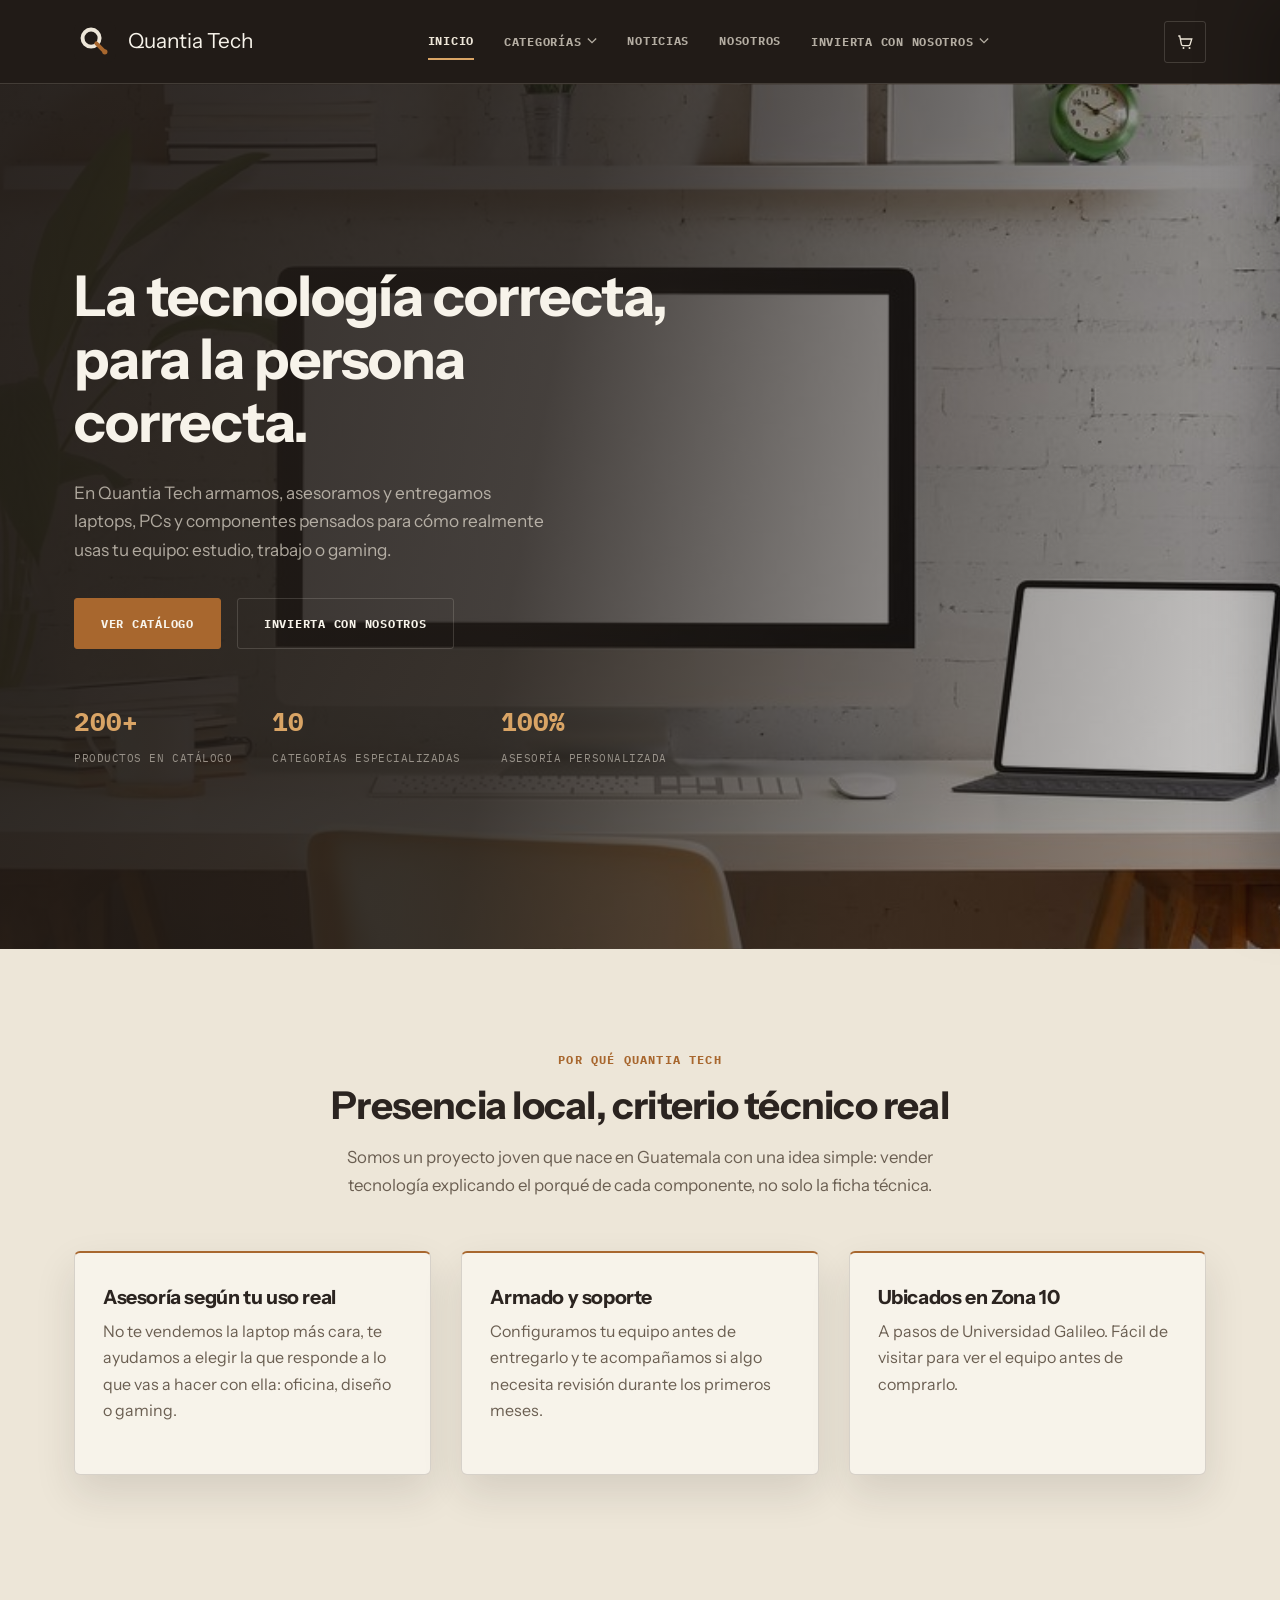
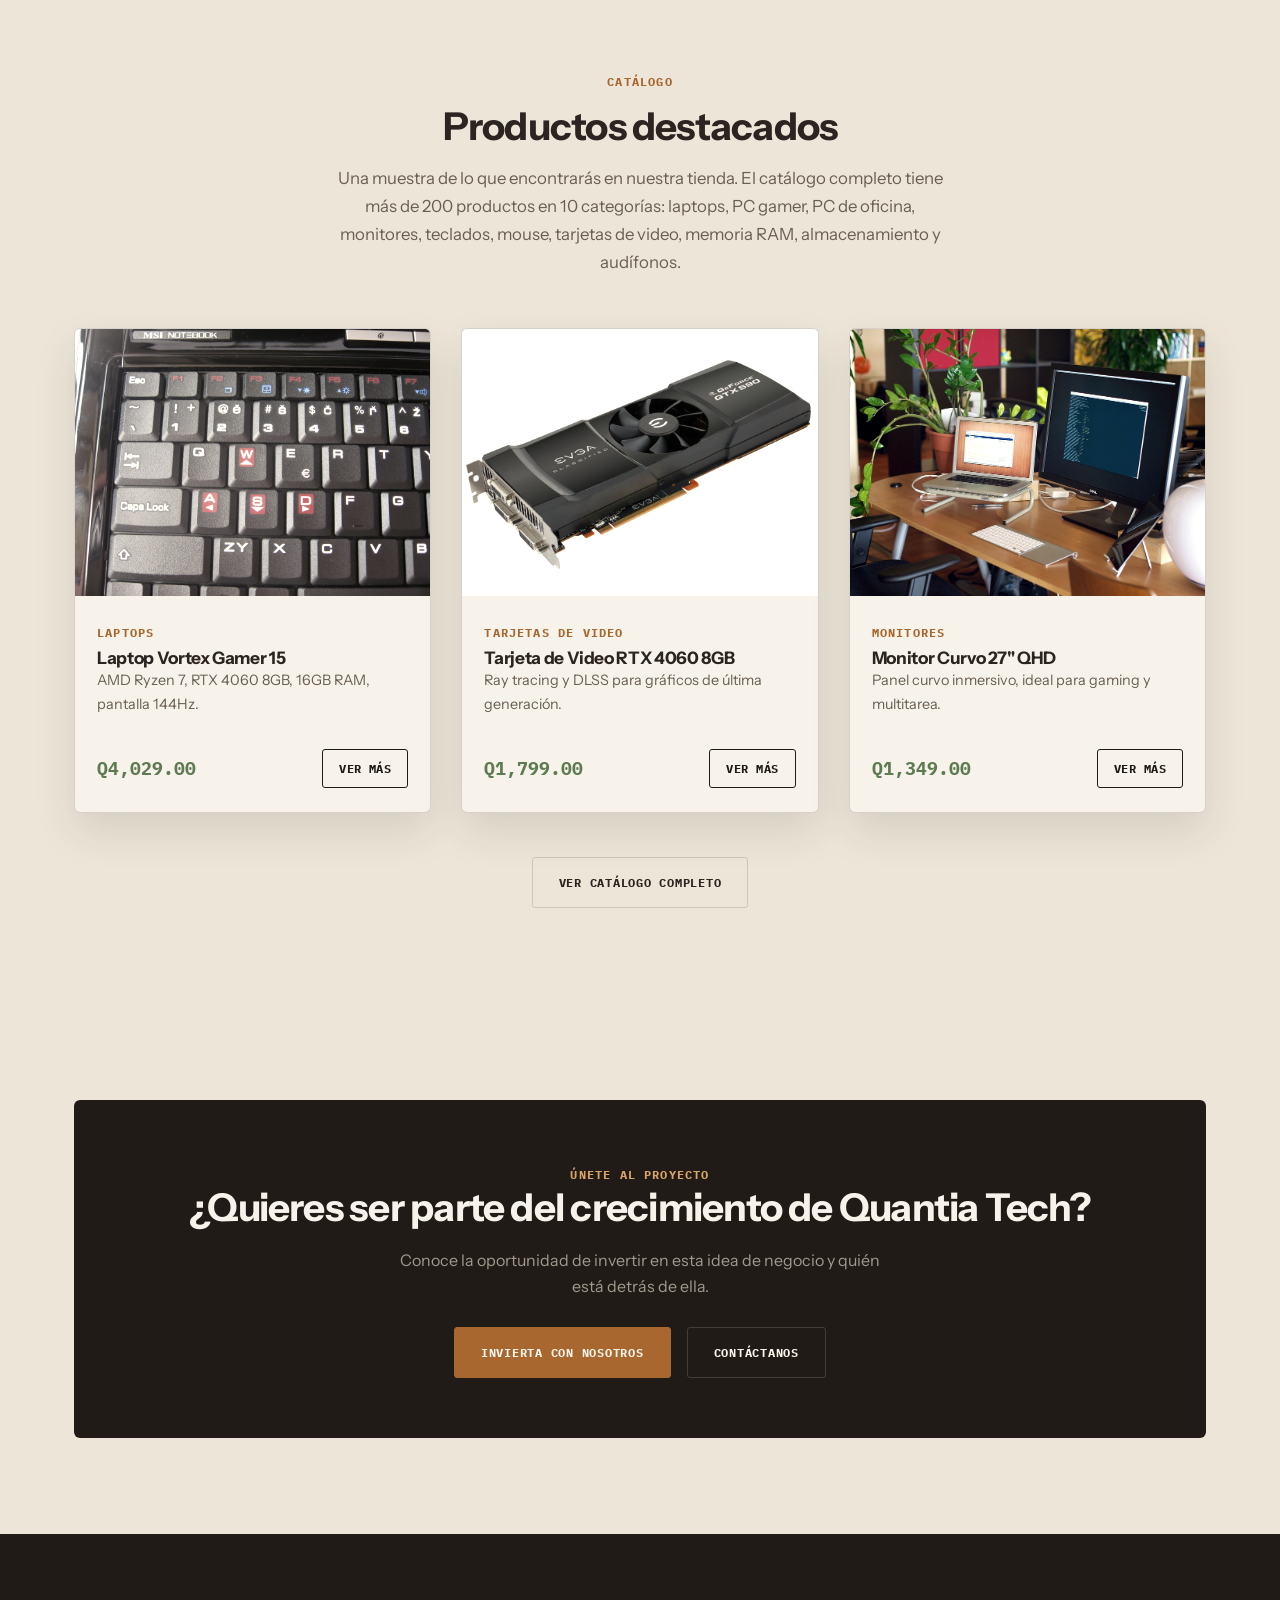
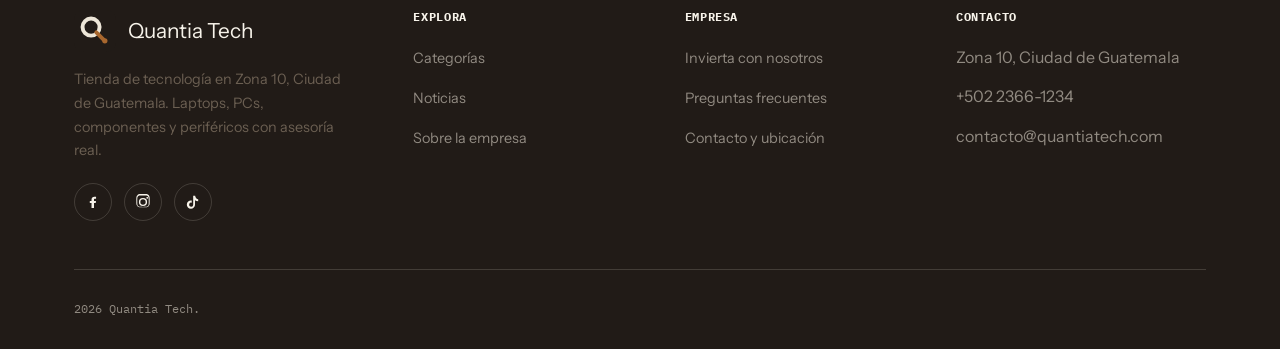
==== index.html @ d19224e4 "Sitio Quantia Tech - proyecto Universidad Galileo" ====
<!DOCTYPE html>
<html lang="es">
<head>
<meta charset="UTF-8">
<meta name="viewport" content="width=device-width, initial-scale=1.0">
<title>Quantia Tech | Tecnología para tu vida y tu negocio</title>
<meta name="description" content="Quantia Tech: laptops, PCs, componentes, periféricos y monitores en Zona 10, Ciudad de Guatemala.">
<link rel="icon" href="data:image/svg+xml,%3Csvg xmlns='http://www.w3.org/2000/svg' viewBox='0 0 64 64'%3E%3Crect width='64' height='64' rx='14' fill='%23211b17'/%3E%3Ccircle cx='26' cy='26' r='13' fill='none' stroke='%23ede6d8' stroke-width='6'/%3E%3Cline x1='34' y1='34' x2='45' y2='45' stroke='%23a8672e' stroke-width='6' stroke-linecap='round'/%3E%3Ccircle cx='47' cy='47' r='4' fill='%23a8672e'/%3E%3C/svg%3E">
<link rel="stylesheet" href="assets/css/styles.css?v=20260730">
</head>
<body>

<header class="site-header">
  <div class="container">
    <a href="index.html" class="brand">
      <svg class="brand-mark" viewBox="0 0 64 64" aria-hidden="true"><rect width="64" height="64" rx="14" fill="#211b17"/><circle cx="26" cy="26" r="13" fill="none" stroke="#ede6d8" stroke-width="6"/><line x1="34" y1="34" x2="45" y2="45" stroke="#a8672e" stroke-width="6" stroke-linecap="round"/><circle cx="47" cy="47" r="4" fill="#a8672e"/></svg>
      Quantia Tech
    </a>
    <nav class="nav-links" aria-label="Navegación principal">
      <a href="index.html" class="active">Inicio</a>
      <div class="nav-dropdown nav-megamenu">
        <button type="button" class="nav-dropdown-trigger" aria-expanded="false">
          Categorías
          <svg viewBox="0 0 12 8" fill="none" stroke="currentColor" stroke-width="1.6"><path d="M1 1l5 5 5-5"/></svg>
        </button>
        <div class="nav-dropdown-menu">
          <a href="tienda.html" class="megamenu-all">Ver todo el catálogo</a>
          <div class="megamenu-grid">
            <a href="tienda.html#cat-laptops">Laptops</a>
            <a href="tienda.html#cat-pc-gamer">PC Gamer</a>
            <a href="tienda.html#cat-pc-oficina">PC de Oficina</a>
            <a href="tienda.html#cat-monitores">Monitores</a>
            <a href="tienda.html#cat-teclados">Teclados</a>
            <a href="tienda.html#cat-mouse">Mouse</a>
            <a href="tienda.html#cat-tarjetas-video">Tarjetas de Video</a>
            <a href="tienda.html#cat-memoria-ram">Memoria RAM</a>
            <a href="tienda.html#cat-almacenamiento">Almacenamiento</a>
            <a href="tienda.html#cat-audifonos">Audífonos</a>
          </div>
        </div>
      </div>
      <a href="noticias.html">Noticias</a>
      <a href="nosotros.html">Nosotros</a>
      <div class="nav-dropdown">
        <button type="button" class="nav-dropdown-trigger" aria-expanded="false">
          Invierta con Nosotros
          <svg viewBox="0 0 12 8" fill="none" stroke="currentColor" stroke-width="1.6"><path d="M1 1l5 5 5-5"/></svg>
        </button>
        <div class="nav-dropdown-menu">
          <a href="invierte.html">Invierta con Nosotros</a>
          <a href="faq.html">Preguntas Frecuentes</a>
          <a href="contacto.html">Contacto y Ubicación</a>
        </div>
      </div>
    </nav>
    <div class="header-actions">
      <button type="button" class="cart-btn" data-cart-open aria-label="Abrir carrito de compras">
        <svg viewBox="0 0 24 24" fill="none" stroke="currentColor" stroke-width="1.8"><path d="M3 4h2l2.2 11.2a2 2 0 0 0 2 1.6h7.6a2 2 0 0 0 2-1.6L21 8H6.2"/><circle cx="10" cy="20" r="1.3" fill="currentColor" stroke="none"/><circle cx="18" cy="20" r="1.3" fill="currentColor" stroke="none"/></svg>
        <span class="cart-badge" data-count="0">0</span>
      </button>
      <button type="button" class="nav-toggle" aria-label="Abrir menú" aria-expanded="false">☰</button>
    </div>
  </div>
</header>

<main>

  <section class="hero hero-banner" style="background-image:url('assets/img/products/hero-banner.jpg');">
    <div class="hero-banner-overlay"></div>
    <div class="container">
      <div class="hero-banner-content">
        <h1>La tecnología correcta, para la persona correcta.</h1>
        <p class="hero-sub">En Quantia Tech armamos, asesoramos y entregamos laptops, PCs y componentes pensados para cómo realmente usas tu equipo: estudio, trabajo o gaming.</p>
        <div class="hero-cta">
          <a href="tienda.html" class="btn btn-primary">Ver catálogo</a>
          <a href="invierte.html" class="btn btn-light">Invierta con nosotros</a>
        </div>
        <div class="hero-stats">
          <div><strong>200+</strong><span>Productos en catálogo</span></div>
          <div><strong>10</strong><span>Categorías especializadas</span></div>
          <div><strong>100%</strong><span>Asesoría personalizada</span></div>
        </div>
      </div>
    </div>
  </section>

  <section>
    <div class="container">
      <div class="section-head reveal">
        <span class="tag">Por qué Quantia Tech</span>
        <h2>Presencia local, criterio técnico real</h2>
        <p>Somos un proyecto joven que nace en Guatemala con una idea simple: vender tecnología explicando el porqué de cada componente, no solo la ficha técnica.</p>
      </div>
      <div class="grid grid-3">
        <div class="card feature-card reveal">
          <div class="feature-icon">🎯</div>
          <h3>Asesoría según tu uso real</h3>
          <p>No te vendemos la laptop más cara, te ayudamos a elegir la que responde a lo que vas a hacer con ella: oficina, diseño o gaming.</p>
        </div>
        <div class="card feature-card reveal">
          <div class="feature-icon">🛠️</div>
          <h3>Armado y soporte</h3>
          <p>Configuramos tu equipo antes de entregarlo y te acompañamos si algo necesita revisión durante los primeros meses.</p>
        </div>
        <div class="card feature-card reveal">
          <div class="feature-icon">📍</div>
          <h3>Ubicados en Zona 10</h3>
          <p>A pasos de Universidad Galileo. Fácil de visitar para ver el equipo antes de comprarlo.</p>
        </div>
      </div>
    </div>
  </section>

  <section>
    <div class="container">
      <div class="section-head reveal">
        <span class="tag">Catálogo</span>
        <h2>Productos destacados</h2>
        <p>Una muestra de lo que encontrarás en nuestra tienda. El catálogo completo tiene más de 200 productos en 10 categorías: laptops, PC gamer, PC de oficina, monitores, teclados, mouse, tarjetas de video, memoria RAM, almacenamiento y audífonos.</p>
      </div>
      <div class="grid grid-3">
        <article class="card product-card reveal">
          <a class="product-link" href="producto.html?id=laptops-vortex-gamer-15">
            <div class="product-media"><img src="assets/img/products/laptop-gaming.jpg" alt="Laptop gamer con teclado retroiluminado"></div>
          </a>
          <div class="product-body">
            <a class="product-link" href="producto.html?id=laptops-vortex-gamer-15">
              <span class="tag">Laptops</span>
              <h3>Laptop Vortex Gamer 15</h3>
              <p class="product-desc">AMD Ryzen 7, RTX 4060 8GB, 16GB RAM, pantalla 144Hz.</p>
            </a>
            <div class="product-footer">
              <span class="product-price">Q4,029.00</span>
              <a href="producto.html?id=laptops-vortex-gamer-15" class="add-to-cart-btn">Ver más</a>
            </div>
          </div>
        </article>
        <article class="card product-card reveal">
          <a class="product-link" href="producto.html?id=tarjetas-video-rtx-4060-8gb">
            <div class="product-media"><img src="assets/img/products/gpu-card.jpg" alt="Tarjeta gráfica"></div>
          </a>
          <div class="product-body">
            <a class="product-link" href="producto.html?id=tarjetas-video-rtx-4060-8gb">
              <span class="tag">Tarjetas de Video</span>
              <h3>Tarjeta de Video RTX 4060 8GB</h3>
              <p class="product-desc">Ray tracing y DLSS para gráficos de última generación.</p>
            </a>
            <div class="product-footer">
              <span class="product-price">Q1,799.00</span>
              <a href="producto.html?id=tarjetas-video-rtx-4060-8gb" class="add-to-cart-btn">Ver más</a>
            </div>
          </div>
        </article>
        <article class="card product-card reveal">
          <a class="product-link" href="producto.html?id=monitores-curvo-27-qhd">
            <div class="product-media"><img src="assets/img/products/monitor-4.jpg" alt="Monitor curvo sobre un escritorio"></div>
          </a>
          <div class="product-body">
            <a class="product-link" href="producto.html?id=monitores-curvo-27-qhd">
              <span class="tag">Monitores</span>
              <h3>Monitor Curvo 27" QHD</h3>
              <p class="product-desc">Panel curvo inmersivo, ideal para gaming y multitarea.</p>
            </a>
            <div class="product-footer">
              <span class="product-price">Q1,349.00</span>
              <a href="producto.html?id=monitores-curvo-27-qhd" class="add-to-cart-btn">Ver más</a>
            </div>
          </div>
        </article>
      </div>
      <div style="text-align:center; margin-top:44px;">
        <a href="tienda.html" class="btn btn-outline">Ver catálogo completo</a>
      </div>
    </div>
  </section>

  <section>
    <div class="container">
      <div class="cta-band reveal">
        <span class="tag tag-light">Únete al proyecto</span>
        <h2>¿Quieres ser parte del crecimiento de Quantia Tech?</h2>
        <p>Conoce la oportunidad de invertir en esta idea de negocio y quién está detrás de ella.</p>
        <div class="cta-actions">
          <a href="invierte.html" class="btn btn-primary">Invierta con nosotros</a>
          <a href="contacto.html" class="btn btn-light">Contáctanos</a>
        </div>
      </div>
    </div>
  </section>

</main>

<footer class="site-footer">
  <div class="container">
    <div class="footer-grid">
      <div class="footer-brand">
        <div class="brand">
          <svg class="brand-mark" viewBox="0 0 64 64" aria-hidden="true"><rect width="64" height="64" rx="14" fill="#211b17"/><circle cx="26" cy="26" r="13" fill="none" stroke="#ede6d8" stroke-width="6"/><line x1="34" y1="34" x2="45" y2="45" stroke="#a8672e" stroke-width="6" stroke-linecap="round"/><circle cx="47" cy="47" r="4" fill="#a8672e"/></svg>
          Quantia Tech
        </div>
        <p>Tienda de tecnología en Zona 10, Ciudad de Guatemala. Laptops, PCs, componentes y periféricos con asesoría real.</p>
        <div class="social-row">
          <a href="#" class="social-btn" aria-label="Facebook" title="Facebook (próximamente)">
            <svg viewBox="0 0 24 24"><path d="M13.5 21v-7.6h2.6l.4-3H13.5V8.4c0-.87.24-1.46 1.5-1.46h1.6V4.28C16.3 4.2 15.24 4.1 14 4.1c-2.5 0-4.2 1.53-4.2 4.33v2H7.2v3h2.6V21h3.7z"/></svg>
          </a>
          <a href="#" class="social-btn" aria-label="Instagram" title="Instagram (próximamente)">
            <svg viewBox="0 0 24 24"><path d="M12 2.2c2.7 0 3 0 4.1.06 1.05.05 1.6.22 2 .37.5.2.86.42 1.24.8.38.38.6.74.8 1.24.15.4.32.95.37 2 .06 1.1.06 1.4.06 4.1s0 3-.06 4.1c-.05 1.05-.22 1.6-.37 2-.2.5-.42.86-.8 1.24-.38.38-.74.6-1.24.8-.4.15-.95.32-2 .37-1.1.06-1.4.06-4.1.06s-3 0-4.1-.06c-1.05-.05-1.6-.22-2-.37-.5-.2-.86-.42-1.24-.8-.38-.38-.6-.74-.8-1.24-.15-.4-.32-.95-.37-2-.06-1.1-.06-1.4-.06-4.1s0-3 .06-4.1c.05-1.05.22-1.6.37-2 .2-.5.42-.86.8-1.24.38-.38.74-.6 1.24-.8.4-.15.95-.32 2-.37 1.1-.06 1.4-.06 4.1-.06M12 0C9.28 0 8.94 0 7.87.07c-1.07.05-1.8.22-2.43.47-.66.26-1.22.6-1.78 1.16C3.1 2.26 2.76 2.82 2.5 3.48c-.25.63-.42 1.36-.47 2.43C2 6.94 2 7.28 2 10s0 3.06.07 4.13c.05 1.06.22 1.8.47 2.43.26.66.6 1.22 1.16 1.78.56.56 1.12.9 1.78 1.16.63.25 1.36.42 2.43.47C8.94 20 9.28 20 12 20s3.06 0 4.13-.07c1.06-.05 1.8-.22 2.43-.47.66-.26 1.22-.6 1.78-1.16.56-.56.9-1.12 1.16-1.78.25-.63.42-1.36.47-2.43.06-1.07.06-1.41.06-4.13s0-3.06-.06-4.13c-.05-1.06-.22-1.8-.47-2.43-.26-.66-.6-1.22-1.16-1.78-.56-.56-1.12-.9-1.78-1.16-.63-.25-1.37-.42-2.43-.47C15.06.02 14.72 0 12 0z"/><path d="M12 5.84A6.16 6.16 0 1 0 18.16 12 6.16 6.16 0 0 0 12 5.84zm0 10.16A4 4 0 1 1 16 12a4 4 0 0 1-4 4zM18.4 4.36a1.44 1.44 0 1 0 1.44 1.44 1.44 1.44 0 0 0-1.44-1.44z"/></svg>
          </a>
          <a href="#" class="social-btn" aria-label="TikTok" title="TikTok (próximamente)">
            <svg viewBox="0 0 24 24"><path d="M16.6 5.82c-.83-.9-1.29-2.07-1.29-3.32h-3.03v13.44a3.05 3.05 0 1 1-2.17-2.92V9.9a6.17 6.17 0 0 0-.86-.06A6.13 6.13 0 1 0 15 15.94V9.4a8.16 8.16 0 0 0 4.77 1.52V7.9a4.85 4.85 0 0 1-3.17-2.08z"/></svg>
          </a>
        </div>
      </div>
      <div class="footer-col">
        <h4>Explora</h4>
        <ul>
          <li><a href="tienda.html">Categorías</a></li>
          <li><a href="noticias.html">Noticias</a></li>
          <li><a href="nosotros.html">Sobre la empresa</a></li>
        </ul>
      </div>
      <div class="footer-col">
        <h4>Empresa</h4>
        <ul>
          <li><a href="invierte.html">Invierta con nosotros</a></li>
          <li><a href="faq.html">Preguntas frecuentes</a></li>
          <li><a href="contacto.html">Contacto y ubicación</a></li>
        </ul>
      </div>
      <div class="footer-col">
        <h4>Contacto</h4>
        <ul>
          <li>Zona 10, Ciudad de Guatemala</li>
          <li>+502 2366-1234</li>
          <li>contacto@quantiatech.com</li>
        </ul>
      </div>
    </div>
    <div class="footer-bottom">
      <span><span data-year></span> Quantia Tech.</span>
    </div>
  </div>
</footer>

<div class="cart-overlay"></div>
<div class="cart-drawer" aria-label="Carrito de compras">
  <div class="cart-drawer-head">
    <h3>Tu carrito</h3>
    <button type="button" class="cart-close-btn" aria-label="Cerrar carrito">✕</button>
  </div>
  <div class="cart-items"></div>
  <div class="cart-drawer-foot">
    <div class="cart-total-row"><span>Total</span><span class="cart-total-value">Q0.00</span></div>
    <button type="button" class="btn btn-primary btn-block cart-pay-btn" disabled>Pagar</button>
    <p class="cart-note">Compra simulada con fines académicos. No se procesan pagos reales.</p>
  </div>
</div>

<div class="modal-overlay">
  <div class="modal-box">
    <div class="modal-icon">✓</div>
    <h3>¡Pedido simulado exitoso!</h3>
    <div class="modal-order-id">Pedido #000000</div>
    <p>Total a pagar: <strong class="modal-total-value">Q0.00</strong></p>
    <div class="academic-disclaimer">Este es un proyecto académico de la Universidad Galileo. No se realizó ningún cobro ni transacción real.</div>
    <div style="display:flex; gap:12px;">
      <button type="button" class="btn btn-outline btn-block modal-close-btn">Cerrar</button>
      <button type="button" class="btn btn-primary btn-block modal-confirm-btn">Confirmar</button>
    </div>
  </div>
</div>

<script defer src="assets/js/main.js?v=20260730"></script>
</body>
</html>
---- assets/css/styles.css ----
/* ==========================================================================
   Quantia Tech — Sistema de diseño "Boutique Tech Premium"
   Tipografía: Instrument Sans (títulos y cuerpo) + IBM Plex Mono (precios y
   datos técnicos). Paleta: espresso / marfil / cobre / petróleo / salvia.
   ========================================================================== */

@font-face {
  font-family: "Instrument Sans";
  src: url("../fonts/InstrumentSans-Regular.ttf") format("truetype");
  font-weight: 400;
  font-display: swap;
}
@font-face {
  font-family: "Instrument Sans";
  src: url("../fonts/InstrumentSans-Italic.ttf") format("truetype");
  font-weight: 400;
  font-style: italic;
  font-display: swap;
}
@font-face {
  font-family: "Instrument Sans";
  src: url("../fonts/InstrumentSans-Bold.ttf") format("truetype");
  font-weight: 700;
  font-display: swap;
}
@font-face {
  font-family: "IBM Plex Mono";
  src: url("../fonts/IBMPlexMono-Regular.ttf") format("truetype");
  font-weight: 400;
  font-display: swap;
}
@font-face {
  font-family: "IBM Plex Mono";
  src: url("../fonts/IBMPlexMono-Bold.ttf") format("truetype");
  font-weight: 700;
  font-display: swap;
}

:root {
  --ink: #2b2420;
  --ink-soft: #6b5f52;
  --espresso: #211b17;
  --espresso-soft: #2c241e;
  --ivory: #ede6d8;
  --paper: #f7f3ea;
  --copper: #a8672e;
  --copper-deep: #8a5424;
  --copper-soft: #d9a465;
  --petrol: #23494b;
  --petrol-soft: #3c6669;
  --sage: #5e7a52;
  --border: rgba(43, 36, 32, .16);
  --border-dark: rgba(241, 233, 220, .16);
  --shadow: 0 18px 40px rgba(43, 36, 32, .12);
  --shadow-lg: 0 28px 60px rgba(43, 36, 32, .2);
  --radius: 6px;
  --radius-sm: 3px;
  --font-display: "Instrument Sans", ui-sans-serif, system-ui, -apple-system, "Segoe UI", sans-serif;
  --font-body: "Instrument Sans", ui-sans-serif, system-ui, -apple-system, "Segoe UI", sans-serif;
  --font-mono: "IBM Plex Mono", ui-monospace, "SFMono-Regular", Consolas, monospace;
  --header-h: 84px;
}

* , *::before, *::after { box-sizing: border-box; }

html {
  scroll-behavior: smooth;
  scroll-padding-top: calc(var(--header-h) + 16px);
}

body {
  margin: 0;
  font-family: var(--font-body);
  color: var(--ink);
  background: var(--ivory);
  line-height: 1.65;
  -webkit-font-smoothing: antialiased;
  opacity: 0;
  animation: bodyFadeIn .5s ease forwards;
}
@keyframes bodyFadeIn { to { opacity: 1; } }

img { max-width: 100%; display: block; }
a { color: inherit; text-decoration: none; }
ul { list-style: none; margin: 0; padding: 0; }

h1, h2, h3, h4 {
  font-family: var(--font-display);
  line-height: 1.12;
  margin: 0 0 .45em;
  color: var(--ink);
  font-weight: 800;
  letter-spacing: -.02em;
}
h1 { font-size: clamp(2.3rem, 4.4vw, 3.6rem); }
h2 { font-size: clamp(1.7rem, 3vw, 2.4rem); }
h3 { font-size: 1.22rem; font-weight: 700; }
p { margin: 0 0 1em; color: var(--ink-soft); }

.container { width: 100%; max-width: 1180px; margin: 0 auto; padding: 0 24px; }
section { padding: 96px 0; }
.section-tight { padding: 60px 0; }

/* ---------------------------------- Etiquetas de sección (texto simple) ---------------------------------- */

.tag {
  display: inline-block;
  font-family: var(--font-mono);
  font-size: .74rem;
  letter-spacing: .1em;
  text-transform: uppercase;
  color: var(--copper);
  font-weight: 700;
}
.tag-light { color: var(--copper-soft); }
.section-head .tag { margin-bottom: 14px; }

/* ---------------------------------- Botones ---------------------------------- */

.btn {
  display: inline-flex;
  align-items: center;
  justify-content: center;
  gap: 8px;
  padding: 14px 26px;
  border-radius: var(--radius-sm);
  font-family: var(--font-mono);
  font-size: .78rem;
  letter-spacing: .06em;
  text-transform: uppercase;
  font-weight: 700;
  border: 1.5px solid transparent;
  cursor: pointer;
  transition: background .25s ease, color .25s ease, border-color .25s ease, transform .2s ease;
  white-space: nowrap;
}
.btn-primary { background: var(--copper); color: var(--paper); border-color: var(--copper); }
.btn-primary:hover { background: var(--copper-deep); border-color: var(--copper-deep); transform: translateY(-1px); }
.btn-outline { background: transparent; color: var(--ink); border-color: var(--border); }
.btn-outline:hover { border-color: var(--ink); }
.btn-light { background: transparent; color: var(--paper); border-color: var(--border-dark); }
.btn-light:hover { border-color: var(--paper); }
.btn-sm { padding: 10px 18px; font-size: .7rem; }
.btn-block { width: 100%; }
.btn:disabled { opacity: .45; cursor: not-allowed; transform: none !important; }

/* ---------------------------------- Header ---------------------------------- */

.site-header {
  position: sticky;
  top: 0;
  z-index: 500;
  height: var(--header-h);
  display: flex;
  align-items: center;
  background: var(--espresso);
  border-bottom: 1px solid var(--border-dark);
  transition: box-shadow .3s ease;
}
.site-header.scrolled { box-shadow: 0 12px 30px rgba(0,0,0,.28); }

.site-header .container { display: flex; align-items: center; justify-content: space-between; gap: 28px; }

.brand {
  display: flex;
  align-items: center;
  gap: 12px;
  font-family: var(--font-display);
  font-size: 1.3rem;
  color: var(--paper);
}
.brand-mark { width: 42px; height: 42px; flex-shrink: 0; }

.nav-links { display: flex; align-items: center; gap: 30px; }
.nav-links a {
  color: var(--ivory);
  opacity: .72;
  font-family: var(--font-mono);
  font-size: .76rem;
  letter-spacing: .06em;
  text-transform: uppercase;
  font-weight: 700;
  padding: 8px 0;
  transition: opacity .2s ease;
  position: relative;
}
.nav-links a:hover, .nav-links a.active { opacity: 1; }
.nav-links a::after {
  content: "";
  position: absolute;
  left: 0; right: 0; bottom: 0;
  height: 1.5px;
  background: var(--copper-soft);
  transform: scaleX(0);
  transform-origin: left;
  transition: transform .3s ease;
}
.nav-links a:hover::after, .nav-links a.active::after { transform: scaleX(1); }

.nav-dropdown { position: relative; }
.nav-dropdown-trigger {
  display: inline-flex; align-items: center; gap: 6px;
  background: none; border: none; cursor: pointer;
  color: var(--ivory); opacity: .72;
  font-family: var(--font-mono); font-size: .76rem; letter-spacing: .06em; text-transform: uppercase; font-weight: 700;
  padding: 8px 0;
}
.nav-dropdown-trigger:hover, .nav-dropdown.open .nav-dropdown-trigger, .nav-dropdown-trigger.active { opacity: 1; }
.nav-dropdown-trigger.active { border-bottom: 1.5px solid var(--copper-soft); padding-bottom: 6px; }
.nav-dropdown-trigger svg { width: 10px; height: 10px; transition: transform .25s ease; }
.nav-dropdown.open .nav-dropdown-trigger svg { transform: rotate(180deg); }

.nav-dropdown-menu {
  position: absolute;
  top: calc(100% + 14px);
  left: 50%;
  transform: translateX(-50%) translateY(-6px);
  min-width: 220px;
  background: var(--espresso-soft);
  border: 1px solid var(--border-dark);
  border-radius: var(--radius);
  padding: 8px;
  box-shadow: var(--shadow-lg);
  opacity: 0;
  pointer-events: none;
  transition: opacity .2s ease, transform .2s ease;
}
.nav-dropdown.open .nav-dropdown-menu { opacity: 1; pointer-events: auto; transform: translateX(-50%) translateY(0); }
.nav-dropdown-menu a {
  display: block;
  padding: 10px 14px;
  border-radius: var(--radius-sm);
  font-family: var(--font-mono);
  font-size: .74rem;
  letter-spacing: .04em;
  text-transform: none;
  color: var(--ivory);
  opacity: .85;
}
.nav-dropdown-menu a::after { display: none; }
.nav-dropdown-menu a:hover { background: rgba(255,255,255,.06); opacity: 1; }

.nav-megamenu .nav-dropdown-menu { min-width: 480px; }
.megamenu-all {
  display: block; margin-bottom: 4px; padding: 10px 14px;
  border-bottom: 1px solid var(--border-dark);
  font-weight: 700; color: var(--copper-soft) !important; opacity: 1 !important;
}
.megamenu-grid { display: grid; grid-template-columns: 1fr 1fr; gap: 2px; }

.header-actions { display: flex; align-items: center; gap: 16px; }

.cart-btn {
  position: relative;
  display: flex; align-items: center; justify-content: center;
  width: 42px; height: 42px;
  border-radius: var(--radius-sm);
  background: transparent;
  border: 1px solid var(--border-dark);
  color: var(--ivory);
  cursor: pointer;
  transition: border-color .2s ease;
}
.cart-btn:hover { border-color: var(--copper-soft); }
.cart-btn svg { width: 18px; height: 18px; }
.cart-badge {
  position: absolute; top: -7px; right: -7px;
  min-width: 19px; height: 19px; padding: 0 4px;
  border-radius: 50%;
  background: var(--copper);
  color: var(--paper);
  font-family: var(--font-mono);
  font-size: .68rem; font-weight: 700;
  display: flex; align-items: center; justify-content: center;
  box-shadow: 0 0 0 2px var(--espresso);
}
.cart-badge[data-count="0"] { display: none; }
.cart-badge.pulse { animation: badgePulse .45s ease; }
@keyframes badgePulse { 0%{transform:scale(1);} 35%{transform:scale(1.35);} 100%{transform:scale(1);} }

.nav-toggle {
  display: none;
  width: 42px; height: 42px;
  border-radius: var(--radius-sm);
  border: 1px solid var(--border-dark);
  background: transparent;
  color: var(--ivory);
  cursor: pointer;
  font-family: var(--font-mono);
}

.scroll-progress {
  position: fixed; top: 0; left: 0;
  height: 2px; width: 0%;
  background: var(--copper);
  z-index: 1000;
  transition: width .12s linear;
}

/* ---------------------------------- Hero ---------------------------------- */

.hero { background: var(--espresso); color: var(--paper); overflow: hidden; }
.hero .container { padding-top: 84px; padding-bottom: 84px; }
.hero-grid { display: grid; grid-template-columns: 1fr .95fr; gap: 64px; align-items: center; }
.hero h1, .hero h2, .hero h3, .hero h4 { color: var(--paper); }
.hero p:not(.hero-sub) { color: rgba(237,230,216,.68); }
.hero-sub { font-size: 1.08rem; color: rgba(237, 230, 216, .68); max-width: 480px; }
.hero-cta { display: flex; gap: 16px; margin-top: 34px; flex-wrap: wrap; }
.hero-stats { display: flex; gap: 40px; margin-top: 52px; flex-wrap: wrap; }
.hero-stats div strong {
  display: block; font-family: var(--font-mono); font-size: 1.6rem; font-weight: 700; color: var(--copper-soft);
}
.hero-stats div span { font-family: var(--font-mono); font-size: .68rem; letter-spacing: .05em; text-transform: uppercase; color: rgba(237,230,216,.55); }

.photo-frame {
  position: relative;
  border-radius: var(--radius);
  overflow: hidden;
  border: 1px solid var(--border-dark);
  box-shadow: var(--shadow-lg);
}
.photo-frame img {
  width: 100%; height: 100%; object-fit: cover; display: block;
  filter: grayscale(.18) sepia(.14) saturate(1.05) contrast(1.04);
}
.photo-frame::after {
  content: "";
  position: absolute; inset: 0;
  background: linear-gradient(160deg, rgba(33,27,23,.18), rgba(168,103,46,.14));
  pointer-events: none;
}

/* Hero banner de ancho completo (portada de inicio) */
.hero-banner {
  position: relative;
  min-height: 620px;
  display: flex;
  align-items: center;
  background-size: cover;
  background-position: center;
}
.hero-banner-overlay {
  position: absolute;
  inset: 0;
  background: linear-gradient(100deg, rgba(33,27,23,.94) 0%, rgba(33,27,23,.84) 42%, rgba(33,27,23,.42) 78%, rgba(33,27,23,.2) 100%);
}
.hero-banner .container { position: relative; z-index: 2; }
.hero-banner-content { max-width: 600px; }

/* Small page hero (non-home pages) */
.page-hero { background: var(--espresso); color: var(--paper); padding: 76px 0 60px; text-align: center; }
.page-hero h1 { color: var(--paper); margin-bottom: 12px; }
.page-hero p { color: rgba(237,230,216,.65); max-width: 560px; margin: 0 auto; font-size: 1.02rem; }
.breadcrumb { font-family: var(--font-mono); font-size: .72rem; letter-spacing: .05em; text-transform: uppercase; color: rgba(237,230,216,.5); margin-bottom: 18px; }
.breadcrumb a:hover { color: var(--paper); }

/* ---------------------------------- Section head ---------------------------------- */

.section-head { max-width: 620px; margin: 0 auto 52px; text-align: center; }
.section-head p { font-size: 1.05rem; }

/* ---------------------------------- Cards ---------------------------------- */

.grid { display: grid; gap: 30px; }
.grid-2 { grid-template-columns: repeat(2, 1fr); }
.grid-3 { grid-template-columns: repeat(3, 1fr); }
.grid-4 { grid-template-columns: repeat(4, 1fr); }

.card {
  background: var(--paper);
  border-radius: var(--radius);
  border: 1px solid var(--border);
  box-shadow: var(--shadow);
  transition: transform .3s ease, box-shadow .3s ease;
}
.card:hover { transform: translateY(-4px); box-shadow: var(--shadow-lg); }

.feature-card { padding: 34px 28px; text-align: left; border-top: 2px solid var(--copper); }
.feature-icon { display: none; }

/* ---------------------------------- Ficha de producto ---------------------------------- */

.product-detail { display: grid; grid-template-columns: 1fr 1fr; gap: 56px; align-items: start; }
.product-detail-media {
  border-radius: var(--radius);
  overflow: hidden;
  border: 1px solid var(--border);
  box-shadow: var(--shadow);
  aspect-ratio: 4/3;
}
.product-detail-media img {
  width: 100%; height: 100%; object-fit: cover;
  filter: grayscale(.18) sepia(.14) saturate(1.05) contrast(1.04);
}
.stock-badge {
  display: inline-flex; align-items: center; gap: 8px;
  font-family: var(--font-mono); font-size: .78rem; font-weight: 700;
  color: var(--sage); margin-bottom: 6px;
}
.stock-badge::before { content: ""; width: 7px; height: 7px; border-radius: 50%; background: var(--sage); }
.product-detail-price { font-family: var(--font-mono); font-size: 2rem; font-weight: 700; color: var(--sage); margin: 10px 0 20px; }
.specs-list { margin: 20px 0 28px; border-top: 1px solid var(--border); }
.specs-row { display: flex; justify-content: space-between; align-items: baseline; gap: 16px; padding: 13px 0; border-bottom: 1px solid var(--border); }
.specs-row dt { margin: 0; color: var(--ink-soft); font-family: var(--font-mono); font-size: .78rem; text-transform: uppercase; letter-spacing: .04em; }
.specs-row dd { margin: 0; font-weight: 700; text-align: right; }
.product-detail-actions { display: flex; align-items: center; gap: 16px; margin-top: 8px; flex-wrap: wrap; }
.product-detail-actions .qty-control { padding: 8px 10px; }
.product-detail-actions .qty-control button { width: 28px; height: 28px; }
.related-products { margin-top: 32px; }
.not-found { text-align: center; padding: 60px 20px; }

/* ---------------------------------- Productos / Tienda ---------------------------------- */

.category-filters { display: flex; gap: 10px; flex-wrap: wrap; justify-content: center; margin-bottom: 44px; }
.chip {
  padding: 9px 18px;
  border-radius: var(--radius-sm);
  border: 1px solid var(--border);
  background: var(--paper);
  font-family: var(--font-mono);
  font-size: .74rem;
  letter-spacing: .04em;
  text-transform: uppercase;
  cursor: pointer;
  color: var(--ink-soft);
  transition: all .2s ease;
}
.chip:hover { border-color: var(--copper); color: var(--copper); }
.chip.active { background: var(--espresso); border-color: var(--espresso); color: var(--paper); }

.product-card { display: flex; flex-direction: column; overflow: hidden; }
.product-link { display: block; color: inherit; }
.product-media { aspect-ratio: 4/3; overflow: hidden; position: relative; }
.product-media img {
  width: 100%; height: 100%; object-fit: cover;
  filter: grayscale(.18) sepia(.14) saturate(1.05) contrast(1.04);
  transition: transform .5s ease;
}
.product-card:hover .product-media img { transform: scale(1.06); }
.product-body { padding: 22px 22px 24px; display: flex; flex-direction: column; flex: 1; gap: 10px; }
.product-body h3 { font-size: 1.08rem; margin: 4px 0 2px; }
.product-desc { font-size: .9rem; flex: 1; }
.product-footer { display: flex; align-items: center; justify-content: space-between; gap: 12px; margin-top: 8px; }
.product-price { font-family: var(--font-mono); font-size: 1.1rem; font-weight: 700; color: var(--sage); }
.add-to-cart-btn {
  display: flex; align-items: center; gap: 8px;
  padding: 9px 16px;
  border-radius: var(--radius-sm);
  border: 1px solid var(--espresso);
  background: transparent;
  color: var(--espresso);
  font-family: var(--font-mono);
  font-size: .72rem; letter-spacing: .04em; text-transform: uppercase; font-weight: 700;
  cursor: pointer;
  transition: background .2s ease, color .2s ease;
}
.add-to-cart-btn:hover { background: var(--espresso); color: var(--paper); }
.add-to-cart-btn.added { background: var(--sage); border-color: var(--sage); color: #fff; animation: addPop .35s ease; }
@keyframes addPop { 0%{transform:scale(1);} 50%{transform:scale(1.1);} 100%{transform:scale(1);} }

/* ---------------------------------- Carrito (drawer) ---------------------------------- */

.cart-overlay {
  position: fixed; inset: 0;
  background: rgba(33,27,23,.55);
  z-index: 900; opacity: 0; pointer-events: none;
  transition: opacity .3s ease;
}
.cart-overlay.open { opacity: 1; pointer-events: auto; }

.cart-drawer {
  position: fixed; top: 0; right: 0;
  width: min(420px, 100%); height: 100%;
  background: var(--paper);
  z-index: 901;
  transform: translateX(100%);
  transition: transform .35s cubic-bezier(.4,0,.2,1);
  display: flex; flex-direction: column;
  box-shadow: -20px 0 60px rgba(0,0,0,.25);
}
.cart-drawer.open { transform: translateX(0); }
.cart-drawer-head { padding: 26px 24px; display: flex; align-items: center; justify-content: space-between; border-bottom: 1px solid var(--border); }
.cart-drawer-head h3 { margin: 0; }
.cart-close-btn { width: 34px; height: 34px; border-radius: 50%; border: 1px solid var(--border); background: transparent; cursor: pointer; color: var(--ink-soft); }
.cart-close-btn:hover { color: var(--ink); border-color: var(--ink); }

.cart-items { flex: 1; overflow-y: auto; padding: 8px 24px; }
.cart-empty { text-align: center; padding: 60px 20px; color: var(--ink-soft); }
.cart-empty .cart-empty-icon { font-size: 2rem; margin-bottom: 14px; opacity: .5; }

.cart-item { display: flex; gap: 14px; padding: 18px 0; border-bottom: 1px solid var(--border); }
.cart-item-media { width: 58px; height: 58px; border-radius: var(--radius-sm); overflow: hidden; flex-shrink: 0; background: var(--ivory); }
.cart-item-media img { width: 100%; height: 100%; object-fit: cover; filter: grayscale(.18) sepia(.14); }
.cart-item-info { flex: 1; min-width: 0; }
.cart-item-info h4 { margin: 0 0 4px; font-size: .92rem; font-family: var(--font-body); font-weight: 700; }
.cart-item-row { display: flex; align-items: center; justify-content: space-between; margin-top: 10px; }
.qty-control { display: flex; align-items: center; gap: 8px; border: 1px solid var(--border); border-radius: var(--radius-sm); padding: 4px 6px; }
.qty-control button { width: 22px; height: 22px; border-radius: 50%; border: none; background: var(--ivory); cursor: pointer; font-weight: 700; color: var(--ink); }
.qty-control span { min-width: 16px; text-align: center; font-family: var(--font-mono); font-weight: 700; font-size: .8rem; }
.cart-item-price { font-family: var(--font-mono); font-weight: 700; color: var(--ink); font-size: .9rem; }
.remove-item-btn { background: none; border: none; color: #a24b3a; font-family: var(--font-mono); font-size: .7rem; font-weight: 700; cursor: pointer; padding: 0; text-transform: uppercase; letter-spacing: .04em; }

.cart-drawer-foot { padding: 22px 24px 28px; border-top: 1px solid var(--border); }
.cart-total-row { display: flex; align-items: center; justify-content: space-between; font-family: var(--font-mono); font-weight: 700; font-size: 1.1rem; margin-bottom: 18px; color: var(--ink); }
.cart-note { font-size: .76rem; color: var(--ink-soft); text-align: center; margin: 14px 0 0; }

/* ---------------------------------- Modal (checkout simulado) ---------------------------------- */

.modal-overlay {
  position: fixed; inset: 0;
  background: rgba(33,27,23,.65);
  z-index: 950;
  display: flex; align-items: center; justify-content: center;
  padding: 20px; opacity: 0; pointer-events: none;
  transition: opacity .3s ease;
}
.modal-overlay.open { opacity: 1; pointer-events: auto; }
.modal-box {
  background: var(--paper);
  border-radius: var(--radius);
  max-width: 440px; width: 100%;
  padding: 42px 34px;
  text-align: center;
  transform: scale(.95) translateY(8px);
  transition: transform .3s ease;
  box-shadow: var(--shadow-lg);
}
.modal-overlay.open .modal-box { transform: scale(1) translateY(0); }
.modal-icon {
  width: 60px; height: 60px; border-radius: 50%;
  background: var(--espresso); color: var(--copper-soft);
  font-size: 1.5rem;
  display: flex; align-items: center; justify-content: center;
  margin: 0 auto 20px;
}
.modal-box h3 { margin-bottom: 10px; }
.modal-order-id {
  font-family: var(--font-mono); font-weight: 700;
  background: var(--ivory); border-radius: var(--radius-sm);
  padding: 8px 14px; display: inline-block; margin: 6px 0 18px; color: var(--ink);
}
.academic-disclaimer {
  background: rgba(168,103,46,.08);
  border: 1px dashed var(--copper);
  border-radius: var(--radius-sm);
  padding: 12px 16px; font-size: .82rem; color: var(--ink); margin-bottom: 24px;
}

/* ---------------------------------- Noticias ---------------------------------- */

.news-card { overflow: hidden; }
.news-media { aspect-ratio: 16/9; background: var(--espresso); display: flex; align-items: center; justify-content: center; font-size: 2rem; color: var(--copper-soft); }
.news-body { padding: 24px 24px 28px; }
.news-date { font-family: var(--font-mono); font-size: .7rem; font-weight: 700; color: var(--copper); text-transform: uppercase; letter-spacing: .06em; margin-bottom: 10px; display: block; }

.news-media.blog-preview { flex-direction: column; align-items: stretch; justify-content: flex-start; font-size: initial; color: initial; transition: filter .2s ease; }
.news-card:hover .blog-preview { filter: brightness(1.08); }
.blog-preview-bar { display: flex; align-items: center; gap: 6px; padding: 10px 14px; background: var(--espresso-soft); border-bottom: 1px solid var(--border-dark); flex-shrink: 0; }
.blog-preview-dot { width: 7px; height: 7px; border-radius: 50%; background: var(--copper-soft); opacity: .55; }
.blog-preview-dot:nth-child(2) { background: var(--sage); }
.blog-preview-dot:nth-child(3) { background: var(--petrol-soft); }
.blog-preview-url { margin-left: 8px; font-family: var(--font-mono); font-size: .66rem; color: var(--ivory); opacity: .45; letter-spacing: .02em; }
.blog-preview-content { flex: 1; padding: 22px 22px; display: flex; flex-direction: column; justify-content: center; gap: 8px; }
.blog-preview-kicker { font-family: var(--font-mono); font-size: .66rem; text-transform: uppercase; letter-spacing: .08em; color: var(--copper-soft); }
.blog-preview-content h4 { font-family: var(--font-body); font-size: 1.15rem; color: var(--ivory); margin: 0; line-height: 1.3; }
.blog-preview-range { font-family: var(--font-mono); font-size: .72rem; color: rgba(237,230,216,.55); }

/* ---------------------------------- Sobre nosotros ---------------------------------- */

.about-grid { display: grid; grid-template-columns: .9fr 1.1fr; gap: 64px; align-items: start; }
.value-list { display: grid; gap: 20px; margin-top: 26px; }
.value-item { display: flex; gap: 16px; align-items: flex-start; }
.value-item .feature-icon { width: 42px; height: 42px; font-size: 1.05rem; flex-shrink: 0; margin-bottom: 0; }

.timeline { margin-top: 26px; border-left: 1px solid var(--border); padding-left: 28px; display: grid; gap: 28px; }
.timeline-item { position: relative; }
.timeline-item::before {
  content: ""; position: absolute; left: -33px; top: 4px;
  width: 8px; height: 8px; border-radius: 50%; background: var(--copper);
}
.timeline-item strong { color: var(--ink); display: block; margin-bottom: 4px; font-family: var(--font-mono); font-size: .78rem; text-transform: uppercase; letter-spacing: .05em; }

/* ---------------------------------- FAQ ---------------------------------- */

.faq-list { max-width: 780px; margin: 0 auto; display: grid; gap: 14px; }
.faq-item { background: var(--paper); border: 1px solid var(--border); border-radius: var(--radius-sm); padding: 4px 22px; transition: border-color .2s ease; }
.faq-item[open] { border-color: var(--copper); }
.faq-item summary { cursor: pointer; list-style: none; padding: 18px 0; font-weight: 700; color: var(--ink); font-family: var(--font-body); display: flex; align-items: center; justify-content: space-between; gap: 16px; }
.faq-item summary::-webkit-details-marker { display: none; }
.faq-item summary::after { content: "+"; font-family: var(--font-mono); font-size: 1.3rem; font-weight: 400; color: var(--copper); transition: transform .25s ease; flex-shrink: 0; }
.faq-item[open] summary::after { transform: rotate(45deg); }
.faq-item p { padding-bottom: 18px; margin: 0; }

/* ---------------------------------- Contacto ---------------------------------- */

.contact-grid { display: grid; grid-template-columns: 1fr 1.2fr; gap: 52px; align-items: start; }
.contact-info-item { display: flex; gap: 16px; align-items: flex-start; margin-bottom: 28px; }
.contact-info-item .feature-icon { margin-bottom: 0; flex-shrink: 0; }
.contact-info-item h4 { margin-bottom: 4px; }
.map-frame { width: 100%; aspect-ratio: 4/3; border-radius: var(--radius); overflow: hidden; border: 1px solid var(--border); box-shadow: var(--shadow); filter: grayscale(.3) sepia(.08); }
.map-frame iframe { width: 100%; height: 100%; border: 0; }

/* ---------------------------------- Invierte / Video ---------------------------------- */

.video-frame { width: 480px; max-width: 100%; height: 360px; border-radius: var(--radius); overflow: hidden; margin: 0 auto; box-shadow: var(--shadow-lg); border: 1px solid var(--border-dark); }
.video-frame iframe { width: 100%; height: 100%; border: 0; }
.video-placeholder {
  width: 100%; height: 100%;
  background: var(--espresso-soft);
  display: flex; flex-direction: column; align-items: center; justify-content: center; gap: 12px;
  color: rgba(237,230,216,.55); text-align: center; padding: 20px;
}
.video-placeholder .play-icon { width: 56px; height: 56px; border-radius: 50%; background: var(--copper); display: flex; align-items: center; justify-content: center; color: var(--paper); font-size: 1.3rem; }
.video-placeholder small { font-size: .76rem; }

.member-card { display: flex; align-items: flex-start; gap: 26px; background: rgba(255,255,255,.05); border: 1px solid var(--border-dark); border-radius: var(--radius); padding: 28px 32px; margin: 0 auto 24px; max-width: 480px; }
.member-avatar { width: 160px; height: 160px; border-radius: var(--radius); background: var(--copper); display: flex; align-items: center; justify-content: center; color: var(--paper); font-family: var(--font-mono); font-weight: 700; font-size: 1.6rem; overflow: hidden; flex-shrink: 0; }
.member-avatar img { width: 100%; height: 100%; object-fit: cover; filter: grayscale(.12) sepia(.1) saturate(1.05) contrast(1.03); }
.member-card strong { color: var(--paper); display: block; font-family: var(--font-body); font-size: 1.1rem; margin-bottom: 2px; }
.member-card span { color: rgba(237,230,216,.55); font-family: var(--font-mono); font-size: .74rem; display: block; margin-bottom: 14px; }
.member-quote { font-style: italic; color: rgba(237,230,216,.78); font-size: .94rem; line-height: 1.65; margin: 0; }

.invest-perks { display: grid; gap: 22px; margin-top: 10px; }

/* ---------------------------------- CTA banda ---------------------------------- */

.cta-band { background: var(--espresso); color: var(--paper); border-radius: var(--radius); padding: 60px; text-align: center; }
.cta-band h2 { color: var(--paper); }
.cta-band p { color: rgba(237,230,216,.62); max-width: 480px; margin: 0 auto 28px; }
.cta-actions { display: flex; gap: 16px; justify-content: center; flex-wrap: wrap; }

/* ---------------------------------- Footer ---------------------------------- */

.site-footer { background: var(--espresso); color: rgba(237,230,216,.55); padding: 76px 0 30px; }
.footer-grid { display: grid; grid-template-columns: 1.3fr 1fr 1fr 1.1fr; gap: 44px; padding-bottom: 48px; border-bottom: 1px solid var(--border-dark); }
.footer-brand .brand { margin-bottom: 16px; }
.footer-brand p { max-width: 280px; font-size: .9rem; }
.footer-col h4 { color: var(--paper); font-family: var(--font-mono); font-size: .78rem; letter-spacing: .05em; text-transform: uppercase; font-weight: 700; margin-bottom: 20px; }
.footer-col ul { display: grid; gap: 13px; }
.footer-col a { font-size: .9rem; transition: color .2s ease; }
.footer-col a:hover { color: var(--paper); }

.social-row { display: flex; gap: 12px; margin-top: 20px; }
.social-btn { width: 38px; height: 38px; border-radius: 50%; background: transparent; border: 1px solid var(--border-dark); display: flex; align-items: center; justify-content: center; transition: all .2s ease; }
.social-btn:hover { border-color: var(--copper-soft); }
.social-btn svg { width: 16px; height: 16px; fill: var(--paper); }

.footer-bottom { display: flex; align-items: center; justify-content: space-between; padding-top: 28px; font-size: .78rem; flex-wrap: wrap; gap: 10px; font-family: var(--font-mono); }
.footer-bottom a { text-decoration: underline; text-underline-offset: 3px; }
.footer-bottom a:hover { color: var(--paper); }

/* ---------------------------------- Reveal on scroll ---------------------------------- */

.reveal { opacity: 0; transform: translateY(18px); transition: opacity .6s ease, transform .6s ease; }
.reveal.in-view { opacity: 1; transform: translateY(0); }
.reveal[data-split] { opacity: 1; transform: none; }

/* ---------------------------------- Toast ---------------------------------- */

.toast {
  position: fixed; bottom: 28px; left: 50%; transform: translate(-50%, 20px);
  background: var(--espresso); color: var(--paper);
  padding: 14px 26px; border-radius: var(--radius-sm);
  font-family: var(--font-mono); font-size: .82rem;
  box-shadow: var(--shadow-lg); z-index: 999;
  opacity: 0; pointer-events: none;
  transition: opacity .3s ease, transform .3s ease;
}
.toast.show { opacity: 1; transform: translate(-50%, 0); }

/* ---------------------------------- Créditos ---------------------------------- */

.credits-list { max-width: 700px; margin: 0 auto; display: grid; gap: 12px; }
.credits-list li { font-size: .88rem; padding: 12px 0; border-bottom: 1px solid var(--border); }
.credits-list a { text-decoration: underline; text-underline-offset: 2px; }

/* ---------------------------------- Responsive ---------------------------------- */

@media (max-width: 980px) {
  .hero-grid, .about-grid, .contact-grid, .product-detail { grid-template-columns: 1fr; }
  .hero .photo-frame { max-width: 440px; margin: 0 auto; aspect-ratio: 4/3; }
  .grid-4 { grid-template-columns: repeat(2, 1fr); }
  .grid-3 { grid-template-columns: repeat(2, 1fr); }
  .footer-grid { grid-template-columns: 1fr 1fr; }
}

@media (max-width: 720px) {
  .nav-links { display: none; }
  .nav-toggle { display: flex; align-items: center; justify-content: center; }
  section { padding: 68px 0; }
  .member-card { flex-direction: column; }
  .member-avatar { width: 100%; height: 200px; }
  .grid-2, .grid-3, .grid-4 { grid-template-columns: 1fr; }
  .footer-grid { grid-template-columns: 1fr; }
  .cta-band { padding: 42px 24px; }
  .video-frame { width: 100%; height: auto; aspect-ratio: 4/3; }
}

.nav-links.mobile-open {
  display: flex; position: absolute; top: var(--header-h); left: 0; right: 0;
  background: var(--espresso);
  flex-direction: column; align-items: flex-start;
  padding: 20px 24px 28px; gap: 18px;
  border-bottom: 1px solid var(--border-dark);
}
.nav-links.mobile-open .nav-dropdown { width: 100%; }
.nav-links.mobile-open .nav-dropdown-menu {
  position: static; transform: none; opacity: 1; pointer-events: auto;
  display: none; margin-top: 10px; box-shadow: none; border: none; background: transparent; padding: 0 0 0 12px;
}
.nav-links.mobile-open .nav-dropdown.open .nav-dropdown-menu { display: grid; gap: 8px; }
.nav-links.mobile-open .megamenu-grid { grid-template-columns: 1fr; }
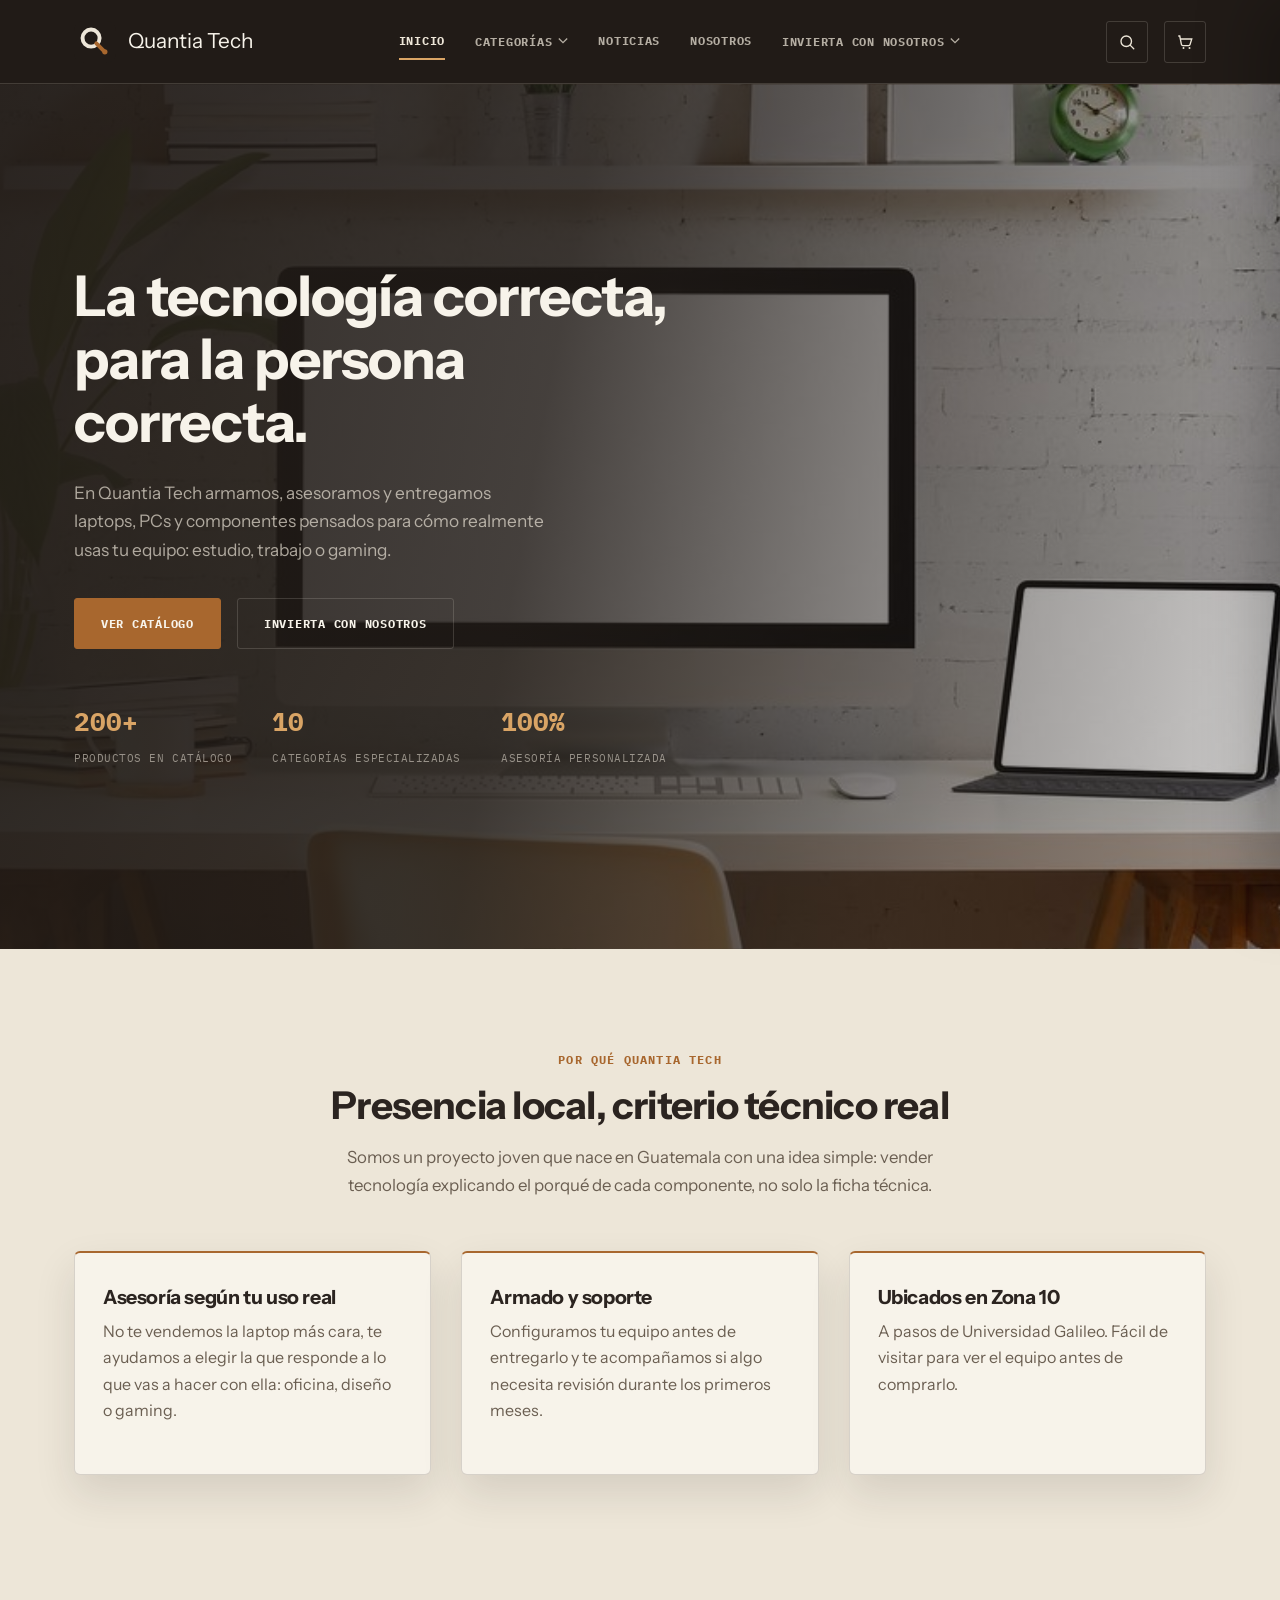
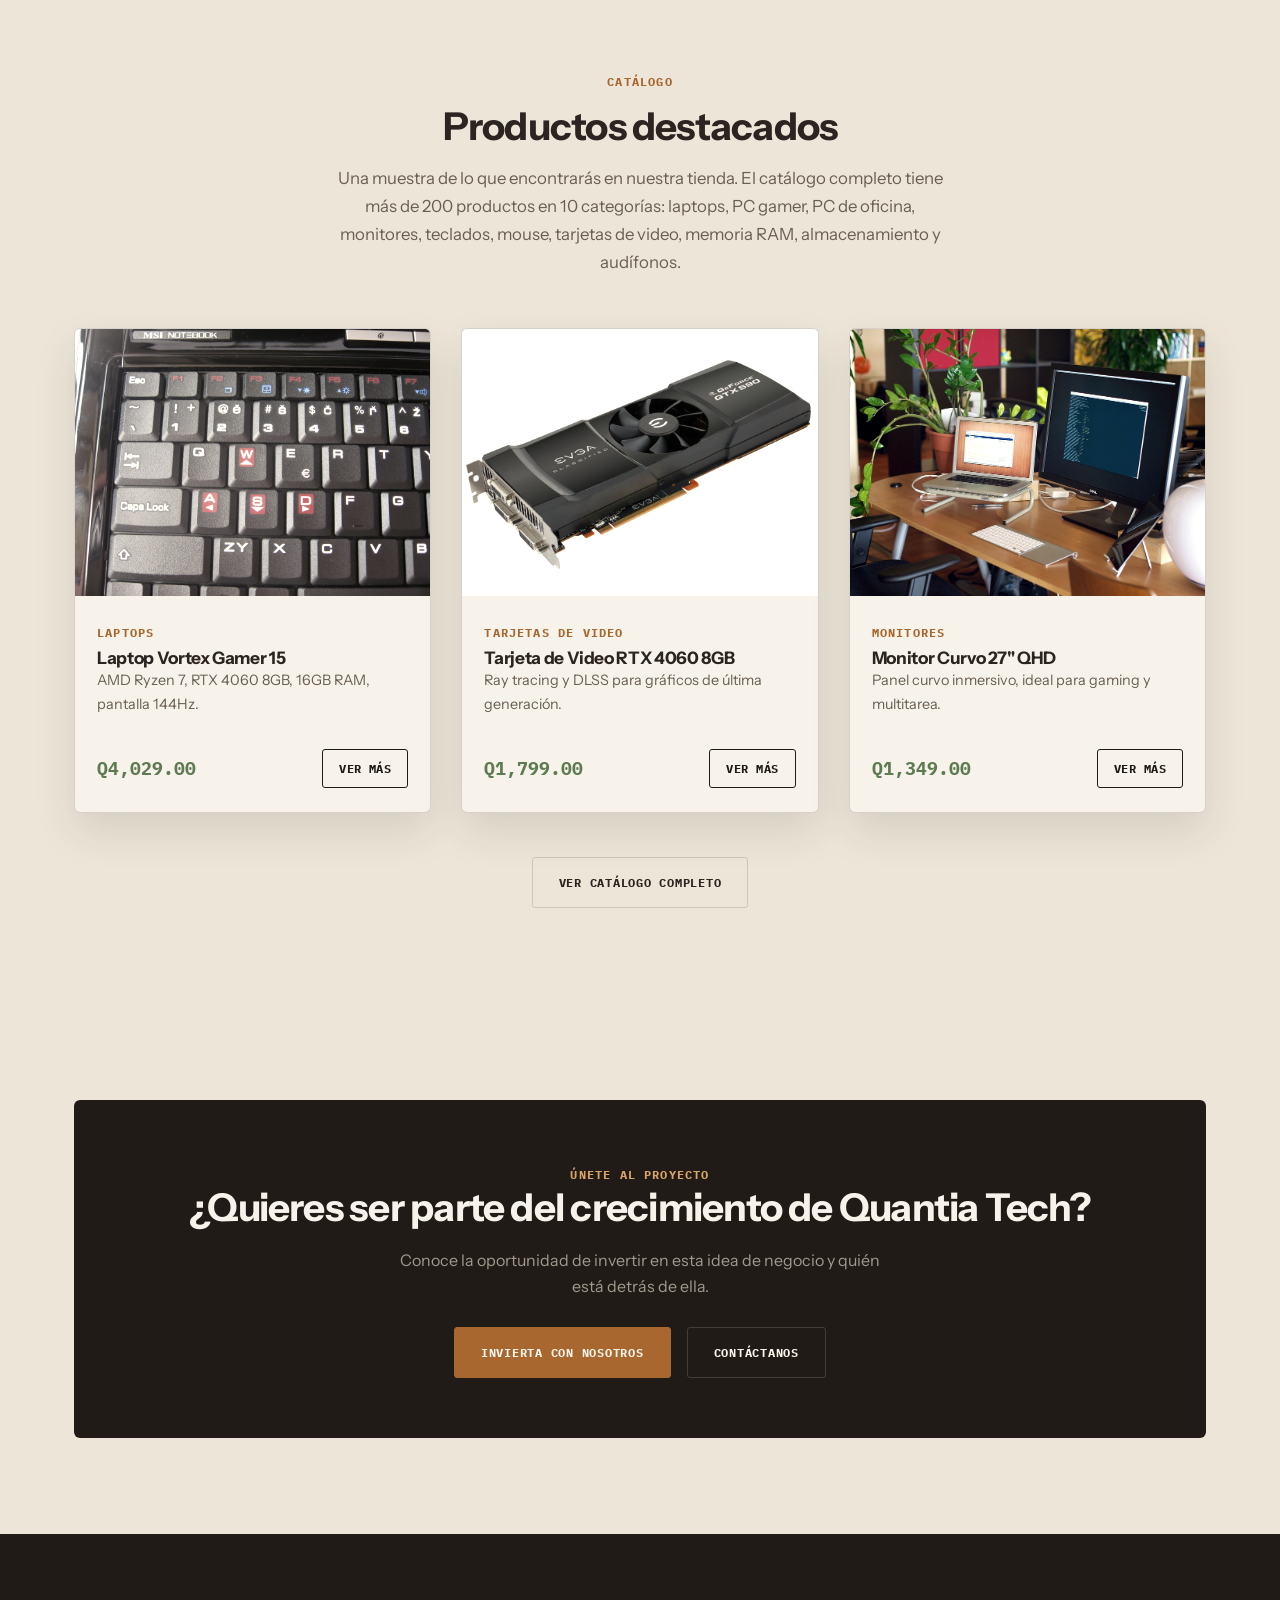
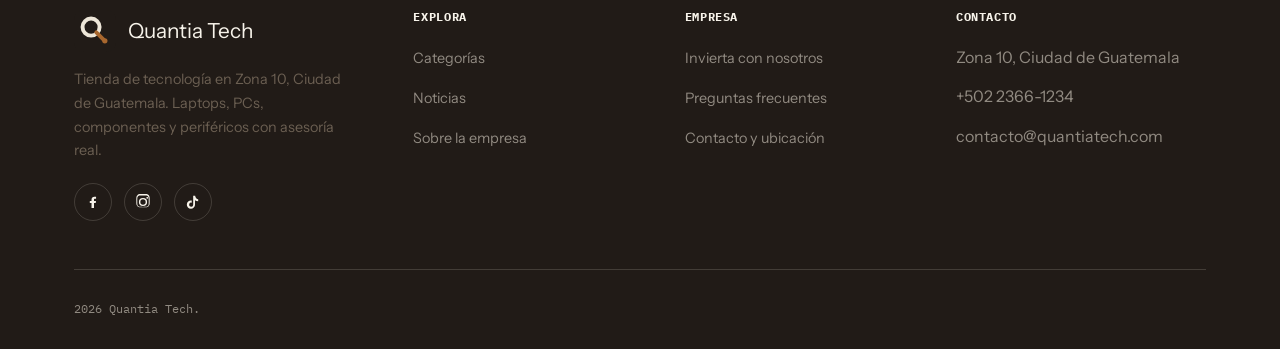
==== commit d57de088: "Agregar buscador global (lupa) y filtros de catalogo - Lupa en el header de las 8 paginas: panel de " ====
--- a/index.html
+++ b/index.html
@@ -6,7 +6,7 @@
 <title>Quantia Tech | Tecnología para tu vida y tu negocio</title>
 <meta name="description" content="Quantia Tech: laptops, PCs, componentes, periféricos y monitores en Zona 10, Ciudad de Guatemala.">
 <link rel="icon" href="data:image/svg+xml,%3Csvg xmlns='http://www.w3.org/2000/svg' viewBox='0 0 64 64'%3E%3Crect width='64' height='64' rx='14' fill='%23211b17'/%3E%3Ccircle cx='26' cy='26' r='13' fill='none' stroke='%23ede6d8' stroke-width='6'/%3E%3Cline x1='34' y1='34' x2='45' y2='45' stroke='%23a8672e' stroke-width='6' stroke-linecap='round'/%3E%3Ccircle cx='47' cy='47' r='4' fill='%23a8672e'/%3E%3C/svg%3E">
-<link rel="stylesheet" href="assets/css/styles.css?v=20260730">
+<link rel="stylesheet" href="assets/css/styles.css?v=20260731">
 </head>
 <body>
 
@@ -54,6 +54,9 @@
       </div>
     </nav>
     <div class="header-actions">
+      <button type="button" class="search-btn" data-search-open aria-label="Buscar productos">
+        <svg viewBox="0 0 24 24" fill="none" stroke="currentColor" stroke-width="1.8"><circle cx="11" cy="11" r="7"/><line x1="16.5" y1="16.5" x2="21" y2="21" stroke-linecap="round"/></svg>
+      </button>
       <button type="button" class="cart-btn" data-cart-open aria-label="Abrir carrito de compras">
         <svg viewBox="0 0 24 24" fill="none" stroke="currentColor" stroke-width="1.8"><path d="M3 4h2l2.2 11.2a2 2 0 0 0 2 1.6h7.6a2 2 0 0 0 2-1.6L21 8H6.2"/><circle cx="10" cy="20" r="1.3" fill="currentColor" stroke="none"/><circle cx="18" cy="20" r="1.3" fill="currentColor" stroke="none"/></svg>
         <span class="cart-badge" data-count="0">0</span>
@@ -270,6 +273,8 @@
   </div>
 </div>
 
-<script defer src="assets/js/main.js?v=20260730"></script>
+<script defer src="assets/js/main.js?v=20260731"></script>
+<script defer src="assets/js/products-data.js?v=20260731"></script>
+<script defer src="assets/js/search.js?v=20260731"></script>
 </body>
 </html>
--- a/assets/css/styles.css
+++ b/assets/css/styles.css
@@ -250,7 +250,7 @@
 
 .header-actions { display: flex; align-items: center; gap: 16px; }
 
-.cart-btn {
+.cart-btn, .search-btn {
   position: relative;
   display: flex; align-items: center; justify-content: center;
   width: 42px; height: 42px;
@@ -261,8 +261,8 @@
   cursor: pointer;
   transition: border-color .2s ease;
 }
-.cart-btn:hover { border-color: var(--copper-soft); }
-.cart-btn svg { width: 18px; height: 18px; }
+.cart-btn:hover, .search-btn:hover { border-color: var(--copper-soft); }
+.cart-btn svg, .search-btn svg { width: 18px; height: 18px; }
 .cart-badge {
   position: absolute; top: -7px; right: -7px;
   min-width: 19px; height: 19px; padding: 0 4px;
@@ -674,7 +674,327 @@
 .credits-list li { font-size: .88rem; padding: 12px 0; border-bottom: 1px solid var(--border); }
 .credits-list a { text-decoration: underline; text-underline-offset: 2px; }
 
+/* ---------------------------------- Buscador global (lupa) ---------------------------------- */
+
+.search-overlay {
+  position: fixed; inset: 0; z-index: 1100;
+  display: flex; align-items: flex-start; justify-content: center;
+  padding: 11vh 24px 24px;
+  background: rgba(23, 18, 15, .74);
+  backdrop-filter: blur(5px);
+  opacity: 0; pointer-events: none;
+  transition: opacity .2s ease;
+}
+.search-overlay.open { opacity: 1; pointer-events: auto; }
+
+.search-panel {
+  display: flex; flex-direction: column;
+  width: 100%; max-width: 620px; max-height: 74vh;
+  background: var(--espresso);
+  border: 1px solid var(--border-dark);
+  border-radius: var(--radius);
+  box-shadow: 0 30px 80px rgba(0,0,0,.5);
+  overflow: hidden;
+  transform: translateY(-12px);
+  transition: transform .22s ease;
+}
+.search-overlay.open .search-panel { transform: translateY(0); }
+
+.search-field {
+  display: flex; align-items: center; gap: 12px;
+  padding: 16px 18px;
+  border-bottom: 1px solid var(--border-dark);
+  flex-shrink: 0;
+}
+.search-field-icon { width: 19px; height: 19px; color: var(--copper-soft); flex-shrink: 0; }
+.search-input {
+  flex: 1; min-width: 0;
+  background: transparent; border: none; outline: none;
+  color: var(--ivory);
+  font-family: var(--font-body); font-size: 1.02rem;
+}
+.search-input::placeholder { color: rgba(237,230,216,.4); }
+.search-close {
+  flex-shrink: 0;
+  padding: 5px 10px;
+  border-radius: var(--radius-sm);
+  border: 1px solid var(--border-dark);
+  background: transparent;
+  color: rgba(237,230,216,.55);
+  font-family: var(--font-mono); font-size: .66rem; letter-spacing: .05em;
+  cursor: pointer;
+  transition: color .2s ease, border-color .2s ease;
+}
+.search-close:hover { color: var(--ivory); border-color: var(--copper-soft); }
+
+.search-body { overflow-y: auto; flex: 1; padding: 8px; }
+.search-section + .search-section { margin-top: 8px; border-top: 1px solid var(--border-dark); padding-top: 8px; }
+.search-section-title {
+  margin: 6px 10px 8px;
+  font-family: var(--font-mono); font-size: .66rem; font-weight: 700;
+  text-transform: uppercase; letter-spacing: .08em;
+  color: var(--copper-soft);
+}
+
+.search-result {
+  display: flex; align-items: center; gap: 14px;
+  padding: 9px 10px;
+  border-radius: var(--radius-sm);
+  color: var(--ivory);
+  transition: background .15s ease;
+}
+.search-result::after { display: none; }
+.search-result:hover, .search-result.is-active { background: rgba(255,255,255,.07); }
+.search-result-media {
+  width: 52px; height: 40px; flex-shrink: 0;
+  border-radius: var(--radius-sm); overflow: hidden;
+  background: var(--espresso-soft);
+}
+.search-result-media img { width: 100%; height: 100%; object-fit: cover; }
+.search-result-info { flex: 1; min-width: 0; display: flex; flex-direction: column; gap: 2px; }
+.search-result-meta {
+  font-family: var(--font-mono); font-size: .62rem;
+  text-transform: uppercase; letter-spacing: .06em;
+  color: rgba(237,230,216,.45);
+}
+.search-result-name {
+  font-size: .93rem; font-weight: 600; color: var(--ivory);
+  overflow: hidden; text-overflow: ellipsis; white-space: nowrap;
+}
+.search-result-name mark { background: rgba(217,164,101,.25); color: var(--copper-soft); padding: 0 1px; border-radius: 2px; }
+.search-result-price {
+  flex-shrink: 0;
+  font-family: var(--font-mono); font-size: .84rem; font-weight: 700;
+  color: var(--copper-soft);
+}
+
+.search-empty { padding: 26px 14px 8px; text-align: center; }
+.search-empty p { color: rgba(237,230,216,.7); margin: 0; }
+.search-empty strong { color: var(--ivory); }
+
+.search-hint { padding: 22px 14px; }
+.search-hint-title {
+  margin: 0 0 14px;
+  font-family: var(--font-mono); font-size: .66rem; font-weight: 700;
+  text-transform: uppercase; letter-spacing: .08em;
+  color: rgba(237,230,216,.45);
+  text-align: center;
+}
+.search-chips { display: flex; flex-wrap: wrap; gap: 8px; justify-content: center; }
+.search-chip {
+  padding: 7px 13px;
+  border-radius: var(--radius-sm);
+  border: 1px solid var(--border-dark);
+  color: rgba(237,230,216,.75);
+  font-family: var(--font-mono); font-size: .68rem;
+  text-transform: uppercase; letter-spacing: .04em;
+  transition: all .18s ease;
+}
+.search-chip::after { display: none; }
+.search-chip:hover { border-color: var(--copper); color: var(--copper-soft); }
+
+.search-foot {
+  display: flex; align-items: center; justify-content: space-between; gap: 16px;
+  padding: 11px 18px;
+  border-top: 1px solid var(--border-dark);
+  background: var(--espresso-soft);
+  flex-shrink: 0;
+}
+.search-keys { font-family: var(--font-mono); font-size: .62rem; color: rgba(237,230,216,.4); letter-spacing: .03em; }
+.search-all-link {
+  font-family: var(--font-mono); font-size: .68rem; font-weight: 700;
+  color: var(--copper-soft); letter-spacing: .04em;
+}
+.search-all-link::after { display: none; }
+
+/* ---------------------------------- Tienda: panel de filtros ---------------------------------- */
+
+.shop-layout { display: grid; grid-template-columns: 244px 1fr; gap: 40px; align-items: start; }
+
+.shop-filters {
+  position: sticky; top: calc(var(--header-h) + 20px);
+  background: var(--paper);
+  border: 1px solid var(--border);
+  border-radius: var(--radius);
+  padding: 22px;
+}
+.shop-filters-head {
+  display: flex; align-items: baseline; justify-content: space-between; gap: 12px;
+  padding-bottom: 16px; margin-bottom: 4px;
+  border-bottom: 1px solid var(--border);
+}
+.shop-filters-head h2 { font-size: 1.02rem; margin: 0; }
+.filters-clear {
+  background: none; border: none; cursor: pointer;
+  font-family: var(--font-mono); font-size: .66rem; font-weight: 700;
+  text-transform: uppercase; letter-spacing: .05em;
+  color: var(--copper);
+  padding: 0;
+}
+.filters-clear:hover { text-decoration: underline; }
+
+.filter-group { padding: 18px 0; border-bottom: 1px solid var(--border); }
+.filter-group:last-child { border-bottom: none; padding-bottom: 0; }
+.filter-title {
+  display: block; margin: 0 0 12px;
+  font-family: var(--font-mono); font-size: .66rem; font-weight: 700;
+  text-transform: uppercase; letter-spacing: .07em;
+  color: var(--ink);
+}
+
+.filter-search { position: relative; display: flex; align-items: center; }
+.filter-search svg {
+  position: absolute; left: 11px;
+  width: 15px; height: 15px; color: var(--ink-soft); pointer-events: none;
+}
+.filter-search input {
+  width: 100%;
+  padding: 10px 12px 10px 34px;
+  border: 1px solid var(--border);
+  border-radius: var(--radius-sm);
+  background: #fff;
+  font-family: var(--font-body); font-size: .88rem; color: var(--ink);
+}
+.filter-search input:focus { outline: none; border-color: var(--copper); }
+
+.filter-options { display: flex; flex-direction: column; gap: 2px; max-height: 260px; overflow-y: auto; }
+.filter-option {
+  display: flex; align-items: center; gap: 9px;
+  padding: 6px 6px 6px 2px;
+  border-radius: var(--radius-sm);
+  cursor: pointer;
+  transition: background .15s ease;
+}
+.filter-option:hover { background: rgba(168,103,46,.07); }
+.filter-option input { accent-color: var(--copper); width: 14px; height: 14px; cursor: pointer; flex-shrink: 0; }
+.filter-option-label { flex: 1; font-size: .87rem; color: var(--ink); }
+.filter-option-count {
+  font-family: var(--font-mono); font-size: .68rem;
+  color: var(--ink-soft);
+}
+.filter-option.is-empty { opacity: .42; }
+.filter-note { font-size: .82rem; color: var(--ink-soft); margin: 0; }
+
+.price-inputs { display: flex; align-items: center; gap: 8px; margin-bottom: 12px; }
+.price-inputs input {
+  width: 100%; min-width: 0;
+  padding: 9px 10px;
+  border: 1px solid var(--border);
+  border-radius: var(--radius-sm);
+  background: #fff;
+  font-family: var(--font-mono); font-size: .8rem; color: var(--ink);
+}
+.price-inputs input:focus { outline: none; border-color: var(--copper); }
+.price-inputs span { color: var(--ink-soft); font-family: var(--font-mono); flex-shrink: 0; }
+.filter-chips { display: flex; flex-wrap: wrap; gap: 6px; }
+.chip-sm { padding: 6px 11px; font-size: .66rem; }
+
+/* Barra superior del catálogo */
+.shop-toolbar {
+  display: flex; align-items: center; gap: 16px;
+  padding-bottom: 18px; margin-bottom: 18px;
+  border-bottom: 1px solid var(--border);
+}
+.results-count {
+  flex: 1; margin: 0;
+  font-family: var(--font-mono); font-size: .72rem;
+  text-transform: uppercase; letter-spacing: .05em;
+  color: var(--ink-soft);
+}
+.sort-field { display: flex; align-items: center; gap: 9px; flex-shrink: 0; }
+.sort-field > span {
+  font-family: var(--font-mono); font-size: .68rem;
+  text-transform: uppercase; letter-spacing: .05em; color: var(--ink-soft);
+}
+.sort-field select {
+  padding: 8px 11px;
+  border: 1px solid var(--border);
+  border-radius: var(--radius-sm);
+  background: var(--paper);
+  font-family: var(--font-body); font-size: .84rem; color: var(--ink);
+  cursor: pointer;
+}
+.sort-field select:focus { outline: none; border-color: var(--copper); }
+
+.filters-toggle {
+  display: none; align-items: center; gap: 8px;
+  padding: 9px 15px;
+  border: 1px solid var(--espresso);
+  border-radius: var(--radius-sm);
+  background: var(--espresso);
+  color: var(--paper);
+  font-family: var(--font-mono); font-size: .7rem; font-weight: 700;
+  text-transform: uppercase; letter-spacing: .05em;
+  cursor: pointer;
+}
+.filters-toggle svg { width: 15px; height: 15px; }
+
+/* Pastillas de filtros activos */
+.active-filters { display: flex; flex-wrap: wrap; gap: 8px; margin-bottom: 24px; }
+.active-filters:empty { display: none; }
+.active-pill {
+  display: inline-flex; align-items: center; gap: 8px;
+  padding: 6px 11px;
+  border-radius: var(--radius-sm);
+  border: 1px solid var(--copper);
+  background: rgba(168,103,46,.09);
+  color: var(--copper);
+  font-family: var(--font-mono); font-size: .68rem; letter-spacing: .03em;
+  cursor: pointer;
+  transition: background .18s ease;
+}
+.active-pill:hover { background: rgba(168,103,46,.2); }
+.active-pill span { font-size: .78rem; opacity: .75; }
+.active-clear {
+  padding: 6px 11px;
+  background: none; border: none; cursor: pointer;
+  font-family: var(--font-mono); font-size: .68rem;
+  color: var(--ink-soft); letter-spacing: .03em;
+}
+.active-clear:hover { color: var(--copper); text-decoration: underline; }
+
+.shop-empty {
+  grid-column: 1 / -1;
+  text-align: center; padding: 56px 24px;
+  border: 1px dashed var(--border);
+  border-radius: var(--radius);
+}
+.shop-empty h3 { margin-bottom: 8px; }
+.shop-empty p { margin-bottom: 22px; }
+
 /* ---------------------------------- Responsive ---------------------------------- */
+
+@media (max-width: 1080px) {
+  .shop-layout { grid-template-columns: 216px 1fr; gap: 28px; }
+  .shop-layout .grid-3 { grid-template-columns: repeat(2, 1fr); }
+}
+
+@media (max-width: 860px) {
+  .shop-layout { grid-template-columns: 1fr; gap: 0; }
+  .filters-toggle { display: inline-flex; }
+  .shop-filters {
+    position: static;
+    display: none;
+    margin-bottom: 24px;
+  }
+  .shop-filters.is-open { display: block; }
+  .shop-toolbar { flex-wrap: wrap; }
+  .results-count { order: 3; flex-basis: 100%; }
+}
+
+/* En móvil, una sola columna: hace falta repetir el selector con la misma
+   especificidad que la regla de 1080px, si no ganaría esa y las tarjetas
+   quedarían de ~148px. */
+@media (max-width: 720px) {
+  .shop-layout .grid-3 { grid-template-columns: 1fr; }
+}
+
+/* Franja estrecha en la que el menú sigue visible pero ya no cabe holgado
+   junto a la lupa y el carrito: se comprimen las separaciones del header. */
+@media (max-width: 900px) {
+  .nav-links { gap: 18px; }
+  .header-actions { gap: 10px; }
+}
 
 @media (max-width: 980px) {
   .hero-grid, .about-grid, .contact-grid, .product-detail { grid-template-columns: 1fr; }
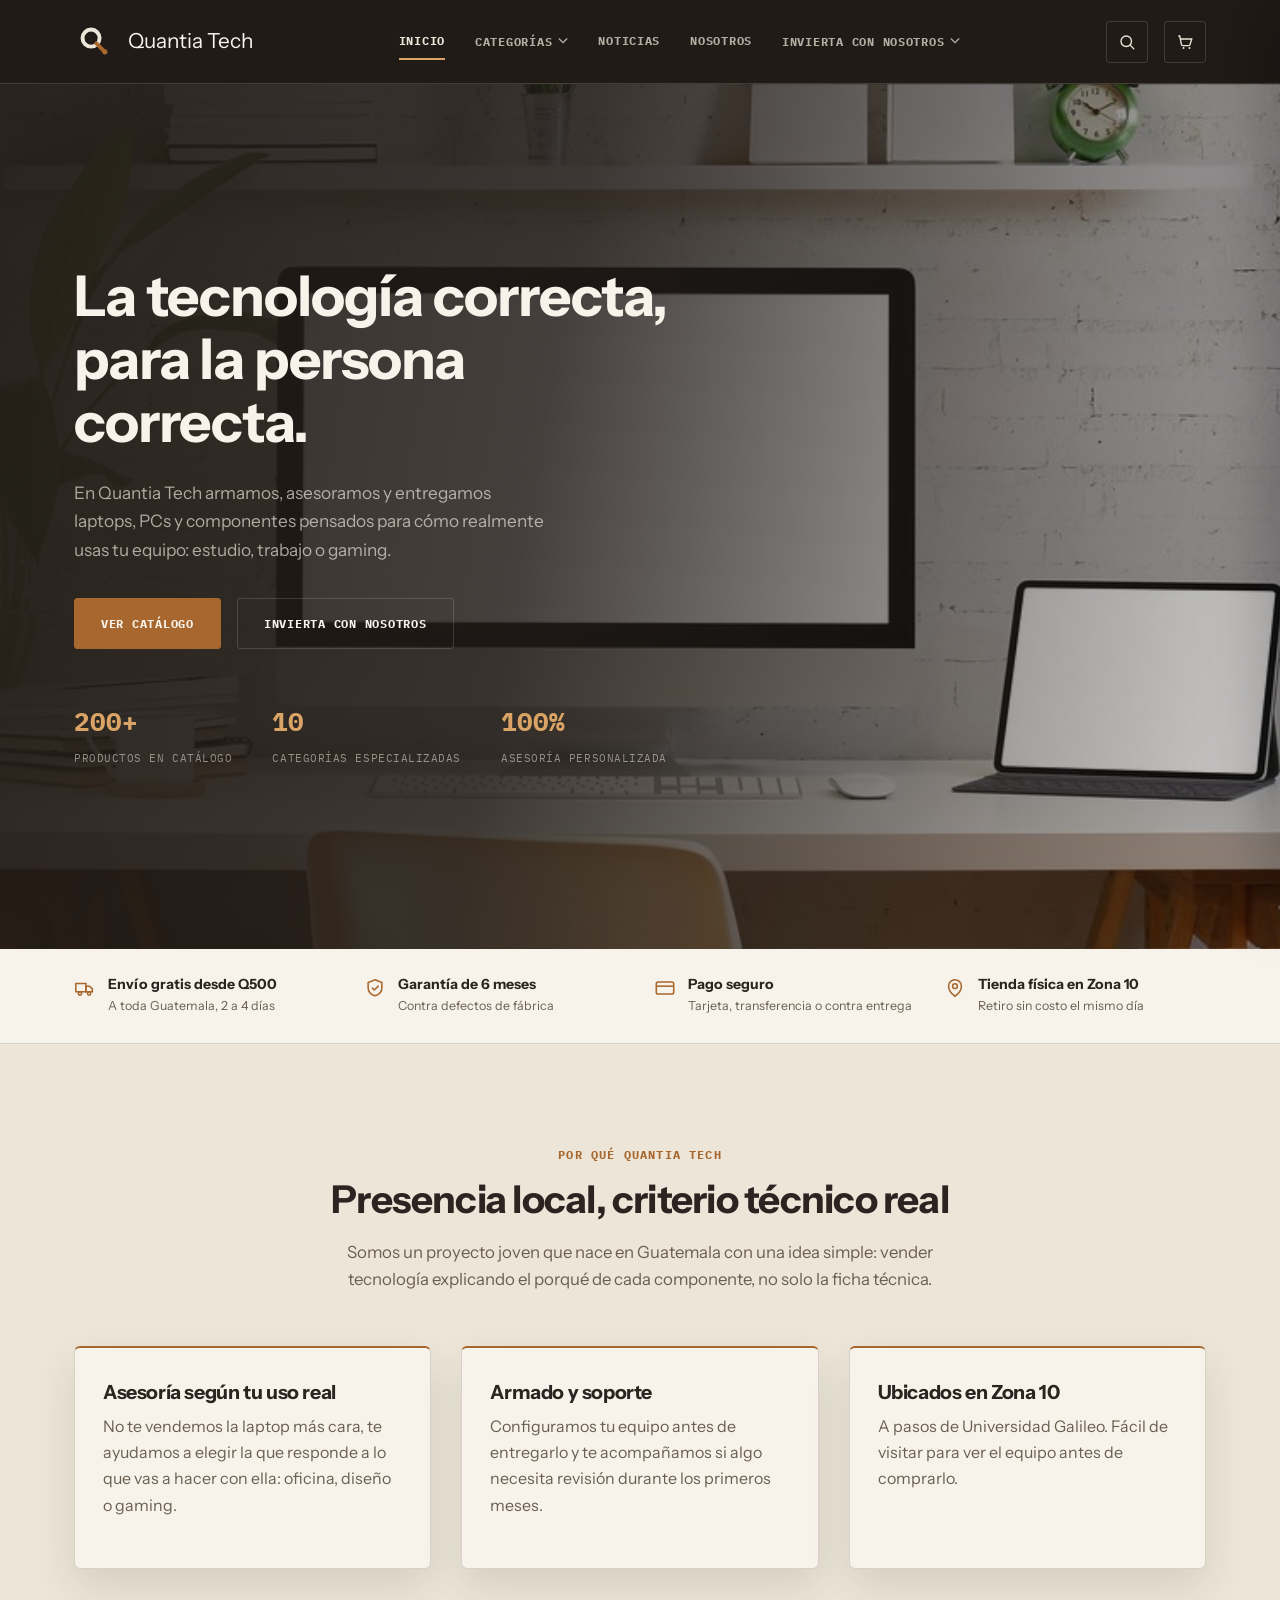
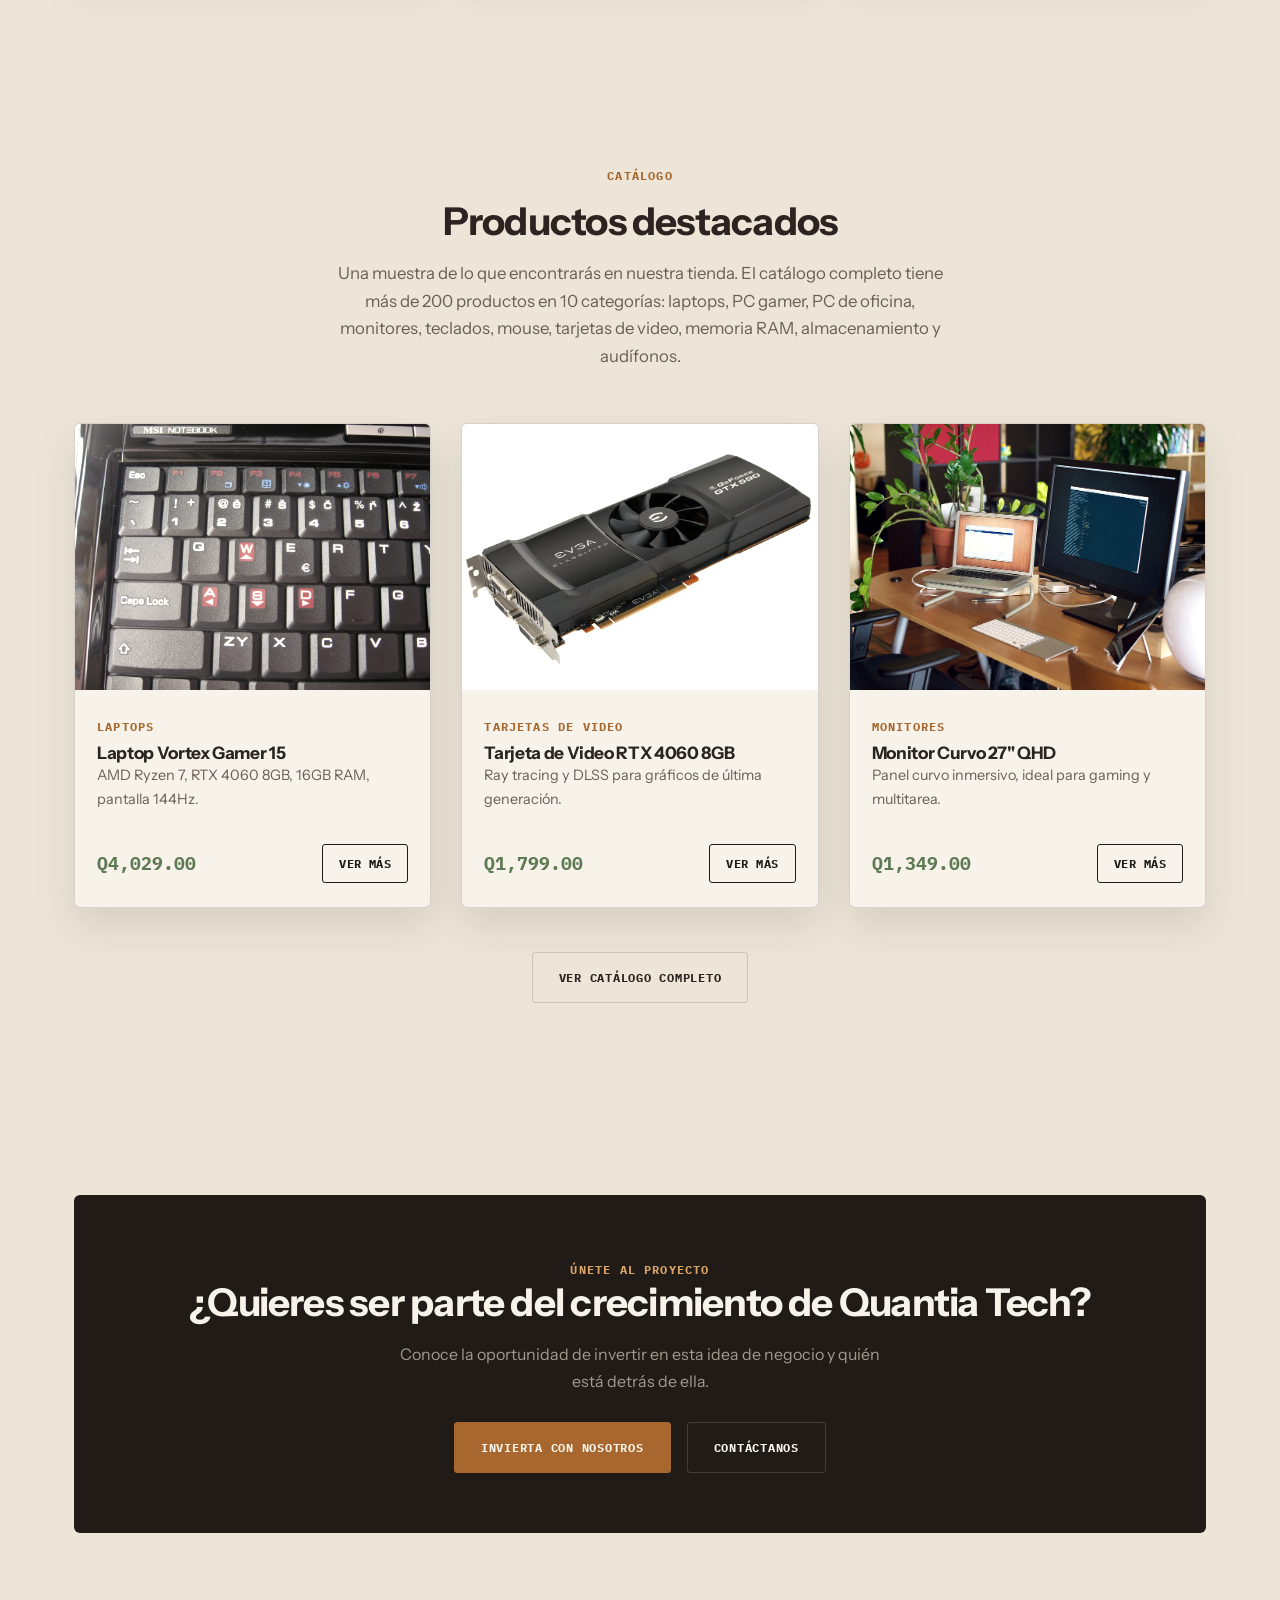
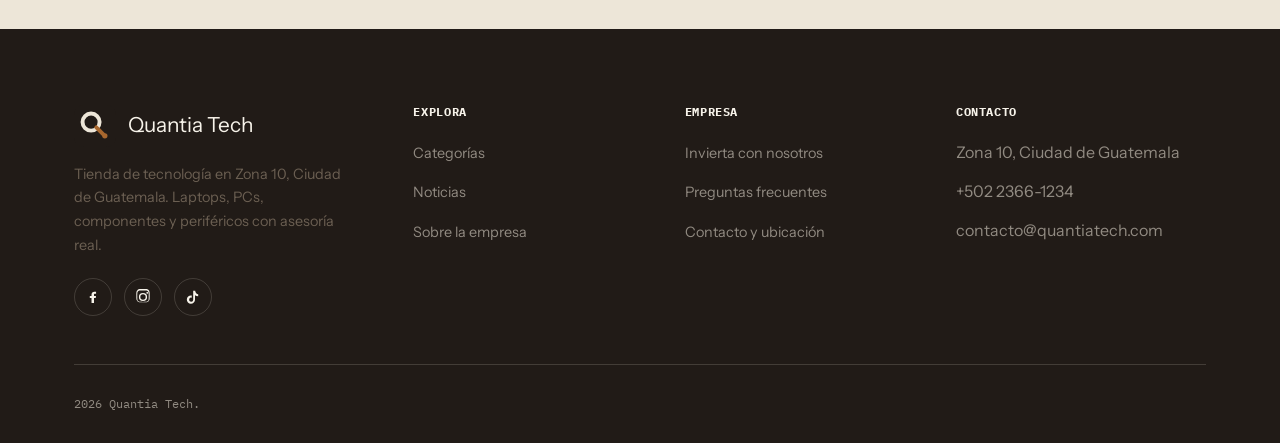
==== commit b430a479: "Toque profesional: metadatos, contacto, 404, SEO y detalles de tienda - Open Graph, Twitter Card y c" ====
--- a/index.html
+++ b/index.html
@@ -5,8 +5,25 @@
 <meta name="viewport" content="width=device-width, initial-scale=1.0">
 <title>Quantia Tech | Tecnología para tu vida y tu negocio</title>
 <meta name="description" content="Quantia Tech: laptops, PCs, componentes, periféricos y monitores en Zona 10, Ciudad de Guatemala.">
+<link rel="canonical" href="https://maczethan-lang.github.io/quantia-tech/">
+<meta name="theme-color" content="#211b17">
+<meta name="author" content="Ethan Macz">
+<meta property="og:type" content="website">
+<meta property="og:site_name" content="Quantia Tech">
+<meta property="og:locale" content="es_GT">
+<meta property="og:title" content="Quantia Tech | Tecnología para tu vida y tu negocio">
+<meta property="og:description" content="Quantia Tech: laptops, PCs, componentes, periféricos y monitores en Zona 10, Ciudad de Guatemala.">
+<meta property="og:url" content="https://maczethan-lang.github.io/quantia-tech/">
+<meta property="og:image" content="https://maczethan-lang.github.io/quantia-tech/assets/img/products/hero-banner.jpg">
+<meta property="og:image:width" content="1023">
+<meta property="og:image:height" content="509">
+<meta property="og:image:alt" content="Espacio de trabajo con equipo de cómputo de Quantia Tech">
+<meta name="twitter:card" content="summary_large_image">
+<meta name="twitter:title" content="Quantia Tech | Tecnología para tu vida y tu negocio">
+<meta name="twitter:description" content="Quantia Tech: laptops, PCs, componentes, periféricos y monitores en Zona 10, Ciudad de Guatemala.">
+<meta name="twitter:image" content="https://maczethan-lang.github.io/quantia-tech/assets/img/products/hero-banner.jpg">
 <link rel="icon" href="data:image/svg+xml,%3Csvg xmlns='http://www.w3.org/2000/svg' viewBox='0 0 64 64'%3E%3Crect width='64' height='64' rx='14' fill='%23211b17'/%3E%3Ccircle cx='26' cy='26' r='13' fill='none' stroke='%23ede6d8' stroke-width='6'/%3E%3Cline x1='34' y1='34' x2='45' y2='45' stroke='%23a8672e' stroke-width='6' stroke-linecap='round'/%3E%3Ccircle cx='47' cy='47' r='4' fill='%23a8672e'/%3E%3C/svg%3E">
-<link rel="stylesheet" href="assets/css/styles.css?v=20260731">
+<link rel="stylesheet" href="assets/css/styles.css?v=20260731b">
 </head>
 <body>
 
@@ -86,6 +103,29 @@
       </div>
     </div>
   </section>
+
+  <div class="trust-bar">
+    <div class="container">
+      <ul>
+        <li>
+          <svg viewBox="0 0 24 24" fill="none" stroke="currentColor" stroke-width="1.7" aria-hidden="true"><path d="M2 7h11v9H2z"/><path d="M13 10h4l3 3v3h-7z"/><circle cx="6.5" cy="18" r="1.8"/><circle cx="16.5" cy="18" r="1.8"/></svg>
+          <div><strong>Envío gratis desde Q500</strong><span>A toda Guatemala, 2 a 4 días</span></div>
+        </li>
+        <li>
+          <svg viewBox="0 0 24 24" fill="none" stroke="currentColor" stroke-width="1.7" aria-hidden="true"><path d="M12 3l7.5 3v5.5c0 4.3-3.1 7.9-7.5 9-4.4-1.1-7.5-4.7-7.5-9V6z"/><path d="M9 12l2.2 2.2L15.5 10" stroke-linecap="round"/></svg>
+          <div><strong>Garantía de 6 meses</strong><span>Contra defectos de fábrica</span></div>
+        </li>
+        <li>
+          <svg viewBox="0 0 24 24" fill="none" stroke="currentColor" stroke-width="1.7" aria-hidden="true"><rect x="2.5" y="5.5" width="19" height="13" rx="2"/><path d="M2.5 10h19"/></svg>
+          <div><strong>Pago seguro</strong><span>Tarjeta, transferencia o contra entrega</span></div>
+        </li>
+        <li>
+          <svg viewBox="0 0 24 24" fill="none" stroke="currentColor" stroke-width="1.7" aria-hidden="true"><path d="M12 21s7-5.2 7-11a7 7 0 1 0-14 0c0 5.8 7 11 7 11z"/><circle cx="12" cy="10" r="2.6"/></svg>
+          <div><strong>Tienda física en Zona 10</strong><span>Retiro sin costo el mismo día</span></div>
+        </li>
+      </ul>
+    </div>
+  </div>
 
   <section>
     <div class="container">
@@ -203,15 +243,15 @@
         </div>
         <p>Tienda de tecnología en Zona 10, Ciudad de Guatemala. Laptops, PCs, componentes y periféricos con asesoría real.</p>
         <div class="social-row">
-          <a href="#" class="social-btn" aria-label="Facebook" title="Facebook (próximamente)">
+          <span class="social-btn" aria-label="Facebook" title="Facebook (próximamente)">
             <svg viewBox="0 0 24 24"><path d="M13.5 21v-7.6h2.6l.4-3H13.5V8.4c0-.87.24-1.46 1.5-1.46h1.6V4.28C16.3 4.2 15.24 4.1 14 4.1c-2.5 0-4.2 1.53-4.2 4.33v2H7.2v3h2.6V21h3.7z"/></svg>
-          </a>
-          <a href="#" class="social-btn" aria-label="Instagram" title="Instagram (próximamente)">
+          </span>
+          <span class="social-btn" aria-label="Instagram" title="Instagram (próximamente)">
             <svg viewBox="0 0 24 24"><path d="M12 2.2c2.7 0 3 0 4.1.06 1.05.05 1.6.22 2 .37.5.2.86.42 1.24.8.38.38.6.74.8 1.24.15.4.32.95.37 2 .06 1.1.06 1.4.06 4.1s0 3-.06 4.1c-.05 1.05-.22 1.6-.37 2-.2.5-.42.86-.8 1.24-.38.38-.74.6-1.24.8-.4.15-.95.32-2 .37-1.1.06-1.4.06-4.1.06s-3 0-4.1-.06c-1.05-.05-1.6-.22-2-.37-.5-.2-.86-.42-1.24-.8-.38-.38-.6-.74-.8-1.24-.15-.4-.32-.95-.37-2-.06-1.1-.06-1.4-.06-4.1s0-3 .06-4.1c.05-1.05.22-1.6.37-2 .2-.5.42-.86.8-1.24.38-.38.74-.6 1.24-.8.4-.15.95-.32 2-.37 1.1-.06 1.4-.06 4.1-.06M12 0C9.28 0 8.94 0 7.87.07c-1.07.05-1.8.22-2.43.47-.66.26-1.22.6-1.78 1.16C3.1 2.26 2.76 2.82 2.5 3.48c-.25.63-.42 1.36-.47 2.43C2 6.94 2 7.28 2 10s0 3.06.07 4.13c.05 1.06.22 1.8.47 2.43.26.66.6 1.22 1.16 1.78.56.56 1.12.9 1.78 1.16.63.25 1.36.42 2.43.47C8.94 20 9.28 20 12 20s3.06 0 4.13-.07c1.06-.05 1.8-.22 2.43-.47.66-.26 1.22-.6 1.78-1.16.56-.56.9-1.12 1.16-1.78.25-.63.42-1.36.47-2.43.06-1.07.06-1.41.06-4.13s0-3.06-.06-4.13c-.05-1.06-.22-1.8-.47-2.43-.26-.66-.6-1.22-1.16-1.78-.56-.56-1.12-.9-1.78-1.16-.63-.25-1.37-.42-2.43-.47C15.06.02 14.72 0 12 0z"/><path d="M12 5.84A6.16 6.16 0 1 0 18.16 12 6.16 6.16 0 0 0 12 5.84zm0 10.16A4 4 0 1 1 16 12a4 4 0 0 1-4 4zM18.4 4.36a1.44 1.44 0 1 0 1.44 1.44 1.44 1.44 0 0 0-1.44-1.44z"/></svg>
-          </a>
-          <a href="#" class="social-btn" aria-label="TikTok" title="TikTok (próximamente)">
+          </span>
+          <span class="social-btn" aria-label="TikTok" title="TikTok (próximamente)">
             <svg viewBox="0 0 24 24"><path d="M16.6 5.82c-.83-.9-1.29-2.07-1.29-3.32h-3.03v13.44a3.05 3.05 0 1 1-2.17-2.92V9.9a6.17 6.17 0 0 0-.86-.06A6.13 6.13 0 1 0 15 15.94V9.4a8.16 8.16 0 0 0 4.77 1.52V7.9a4.85 4.85 0 0 1-3.17-2.08z"/></svg>
-          </a>
+          </span>
         </div>
       </div>
       <div class="footer-col">
@@ -253,7 +293,7 @@
   </div>
   <div class="cart-items"></div>
   <div class="cart-drawer-foot">
-    <div class="cart-total-row"><span>Total</span><span class="cart-total-value">Q0.00</span></div>
+    <div class="cart-summary" data-cart-summary></div>
     <button type="button" class="btn btn-primary btn-block cart-pay-btn" disabled>Pagar</button>
     <p class="cart-note">Compra simulada con fines académicos. No se procesan pagos reales.</p>
   </div>
@@ -273,8 +313,8 @@
   </div>
 </div>
 
-<script defer src="assets/js/main.js?v=20260731"></script>
-<script defer src="assets/js/products-data.js?v=20260731"></script>
-<script defer src="assets/js/search.js?v=20260731"></script>
+<script defer src="assets/js/main.js?v=20260731b"></script>
+<script defer src="assets/js/products-data.js?v=20260731b"></script>
+<script defer src="assets/js/search.js?v=20260731b"></script>
 </body>
 </html>
--- a/assets/css/styles.css
+++ b/assets/css/styles.css
@@ -291,10 +291,14 @@
 
 .scroll-progress {
   position: fixed; top: 0; left: 0;
-  height: 2px; width: 0%;
+  height: 2px; width: 100%;
   background: var(--copper);
   z-index: 1000;
-  transition: width .12s linear;
+  /* Se escala en vez de cambiar el ancho: el JS la actualiza en cada scroll y
+     animar width forzaría recálculo de layout en cada frame. */
+  transform: scaleX(0);
+  transform-origin: left;
+  transition: transform .12s linear;
 }
 
 /* ---------------------------------- Hero ---------------------------------- */
@@ -674,6 +678,134 @@
 .credits-list li { font-size: .88rem; padding: 12px 0; border-bottom: 1px solid var(--border); }
 .credits-list a { text-decoration: underline; text-underline-offset: 2px; }
 
+/* ---------------------------------- Barra de confianza ---------------------------------- */
+
+.trust-bar { background: var(--paper); border-bottom: 1px solid var(--border); }
+.trust-bar ul {
+  list-style: none; margin: 0; padding: 26px 0;
+  display: grid; grid-template-columns: repeat(4, 1fr); gap: 28px;
+}
+.trust-bar li { display: flex; align-items: flex-start; gap: 12px; }
+.trust-bar svg { width: 22px; height: 22px; color: var(--copper); flex-shrink: 0; margin-top: 2px; }
+.trust-bar strong { display: block; font-size: .88rem; color: var(--ink); line-height: 1.35; }
+.trust-bar span { display: block; font-size: .78rem; color: var(--ink-soft); margin-top: 2px; }
+
+/* ---------------------------------- Carrito: desglose ---------------------------------- */
+
+.cart-summary { margin-bottom: 18px; }
+.cart-summary-row {
+  display: flex; align-items: center; justify-content: space-between;
+  font-family: var(--font-mono); font-size: .84rem;
+  color: var(--ink-soft);
+  padding: 5px 0;
+}
+.cart-summary-row.is-total {
+  margin-top: 8px; padding-top: 12px;
+  border-top: 1px solid var(--border);
+  font-size: 1.1rem; font-weight: 700; color: var(--ink);
+}
+.cart-free { font-style: normal; color: var(--sage); font-weight: 700; }
+.cart-shipping-hint {
+  margin: 6px 0 0; padding: 8px 10px;
+  background: rgba(168,103,46,.08);
+  border-radius: var(--radius-sm);
+  font-size: .74rem; color: var(--copper-deep);
+}
+
+/* ---------------------------------- Ficha: cómo comprar ---------------------------------- */
+
+.purchase-info {
+  list-style: none; margin: 26px 0 0; padding: 20px 22px;
+  background: var(--paper);
+  border: 1px solid var(--border);
+  border-radius: var(--radius);
+  display: grid; gap: 12px;
+}
+.purchase-info li { display: flex; gap: 16px; align-items: baseline; justify-content: space-between; }
+.purchase-info li span:first-child {
+  font-family: var(--font-mono); font-size: .68rem; font-weight: 700;
+  text-transform: uppercase; letter-spacing: .06em; color: var(--ink-soft);
+  flex-shrink: 0;
+}
+.purchase-info li span:last-child { font-size: .86rem; color: var(--ink); text-align: right; }
+
+/* ---------------------------------- Formulario de contacto ---------------------------------- */
+
+.contact-form {
+  position: relative;
+  background: var(--paper);
+  border: 1px solid var(--border);
+  border-radius: var(--radius);
+  padding: 30px;
+}
+.contact-form h3 { margin-bottom: 6px; }
+.contact-form-intro { font-size: .9rem; margin-bottom: 24px; }
+
+.form-row { margin-bottom: 18px; display: flex; flex-direction: column; }
+.form-grid { display: grid; grid-template-columns: 1fr 1fr; gap: 16px; }
+.form-row label {
+  font-family: var(--font-mono); font-size: .68rem; font-weight: 700;
+  text-transform: uppercase; letter-spacing: .06em;
+  color: var(--ink); margin-bottom: 7px;
+}
+.form-optional { text-transform: none; letter-spacing: 0; color: var(--ink-soft); font-weight: 400; }
+.form-row input, .form-row select, .form-row textarea {
+  width: 100%;
+  padding: 11px 13px;
+  border: 1px solid var(--border);
+  border-radius: var(--radius-sm);
+  background: #fff;
+  font-family: var(--font-body); font-size: .9rem; color: var(--ink);
+  transition: border-color .18s ease;
+}
+.form-row textarea { resize: vertical; min-height: 110px; }
+.form-row input:focus, .form-row select:focus, .form-row textarea:focus {
+  outline: none; border-color: var(--copper);
+}
+.form-row input.is-invalid, .form-row select.is-invalid, .form-row textarea.is-invalid {
+  border-color: #b4402f; background: rgba(180,64,47,.04);
+}
+.form-error { font-size: .76rem; color: #b4402f; margin-top: 6px; min-height: 1em; }
+.form-error:empty { min-height: 0; margin-top: 0; }
+.form-note { font-size: .74rem; color: var(--ink-soft); text-align: center; margin: 14px 0 0; }
+
+.contact-form.is-sent > *:not([data-form-success]) { opacity: .25; pointer-events: none; }
+.form-success {
+  position: absolute; inset: 0;
+  display: flex; flex-direction: column; align-items: center; justify-content: center;
+  gap: 10px; padding: 30px; text-align: center;
+  background: var(--paper);
+  border-radius: var(--radius);
+}
+.form-success-icon {
+  width: 52px; height: 52px; border-radius: 50%;
+  background: var(--sage); color: #fff;
+  display: flex; align-items: center; justify-content: center;
+  font-size: 1.5rem; margin-bottom: 4px;
+}
+.form-success h4 { margin: 0; font-size: 1.15rem; }
+.form-success p { margin: 0 0 8px; font-size: .9rem; max-width: 340px; }
+
+/* ---------------------------------- Página 404 ---------------------------------- */
+
+.error-page { text-align: center; padding: 110px 0 120px; }
+.error-code {
+  display: block;
+  font-family: var(--font-mono); font-size: 4.6rem; font-weight: 700;
+  color: var(--copper); line-height: 1; margin-bottom: 14px;
+}
+.error-page h1 { margin-bottom: 12px; }
+.error-page > .container > p { max-width: 520px; margin: 0 auto 30px; }
+.error-page .cta-actions { justify-content: center; }
+.error-suggestions { margin-top: 54px; padding-top: 34px; border-top: 1px solid var(--border); }
+.error-suggestions-title {
+  font-family: var(--font-mono); font-size: .68rem; font-weight: 700;
+  text-transform: uppercase; letter-spacing: .07em; color: var(--ink-soft);
+  margin-bottom: 16px;
+}
+.error-suggestions .filter-chips { justify-content: center; }
+.error-suggestions .chip::after { display: none; }
+
 /* ---------------------------------- Buscador global (lupa) ---------------------------------- */
 
 .search-overlay {
@@ -997,6 +1129,7 @@
 }
 
 @media (max-width: 980px) {
+  .trust-bar ul { grid-template-columns: 1fr 1fr; gap: 20px; }
   .hero-grid, .about-grid, .contact-grid, .product-detail { grid-template-columns: 1fr; }
   .hero .photo-frame { max-width: 440px; margin: 0 auto; aspect-ratio: 4/3; }
   .grid-4 { grid-template-columns: repeat(2, 1fr); }
@@ -1005,6 +1138,12 @@
 }
 
 @media (max-width: 720px) {
+  .trust-bar ul { grid-template-columns: 1fr; gap: 16px; padding: 22px 0; }
+  .form-grid { grid-template-columns: 1fr; gap: 0; }
+  .contact-form { padding: 24px 20px; }
+  .purchase-info li { flex-direction: column; gap: 3px; }
+  .purchase-info li span:last-child { text-align: left; }
+  .error-code { font-size: 3.4rem; }
   .nav-links { display: none; }
   .nav-toggle { display: flex; align-items: center; justify-content: center; }
   section { padding: 68px 0; }
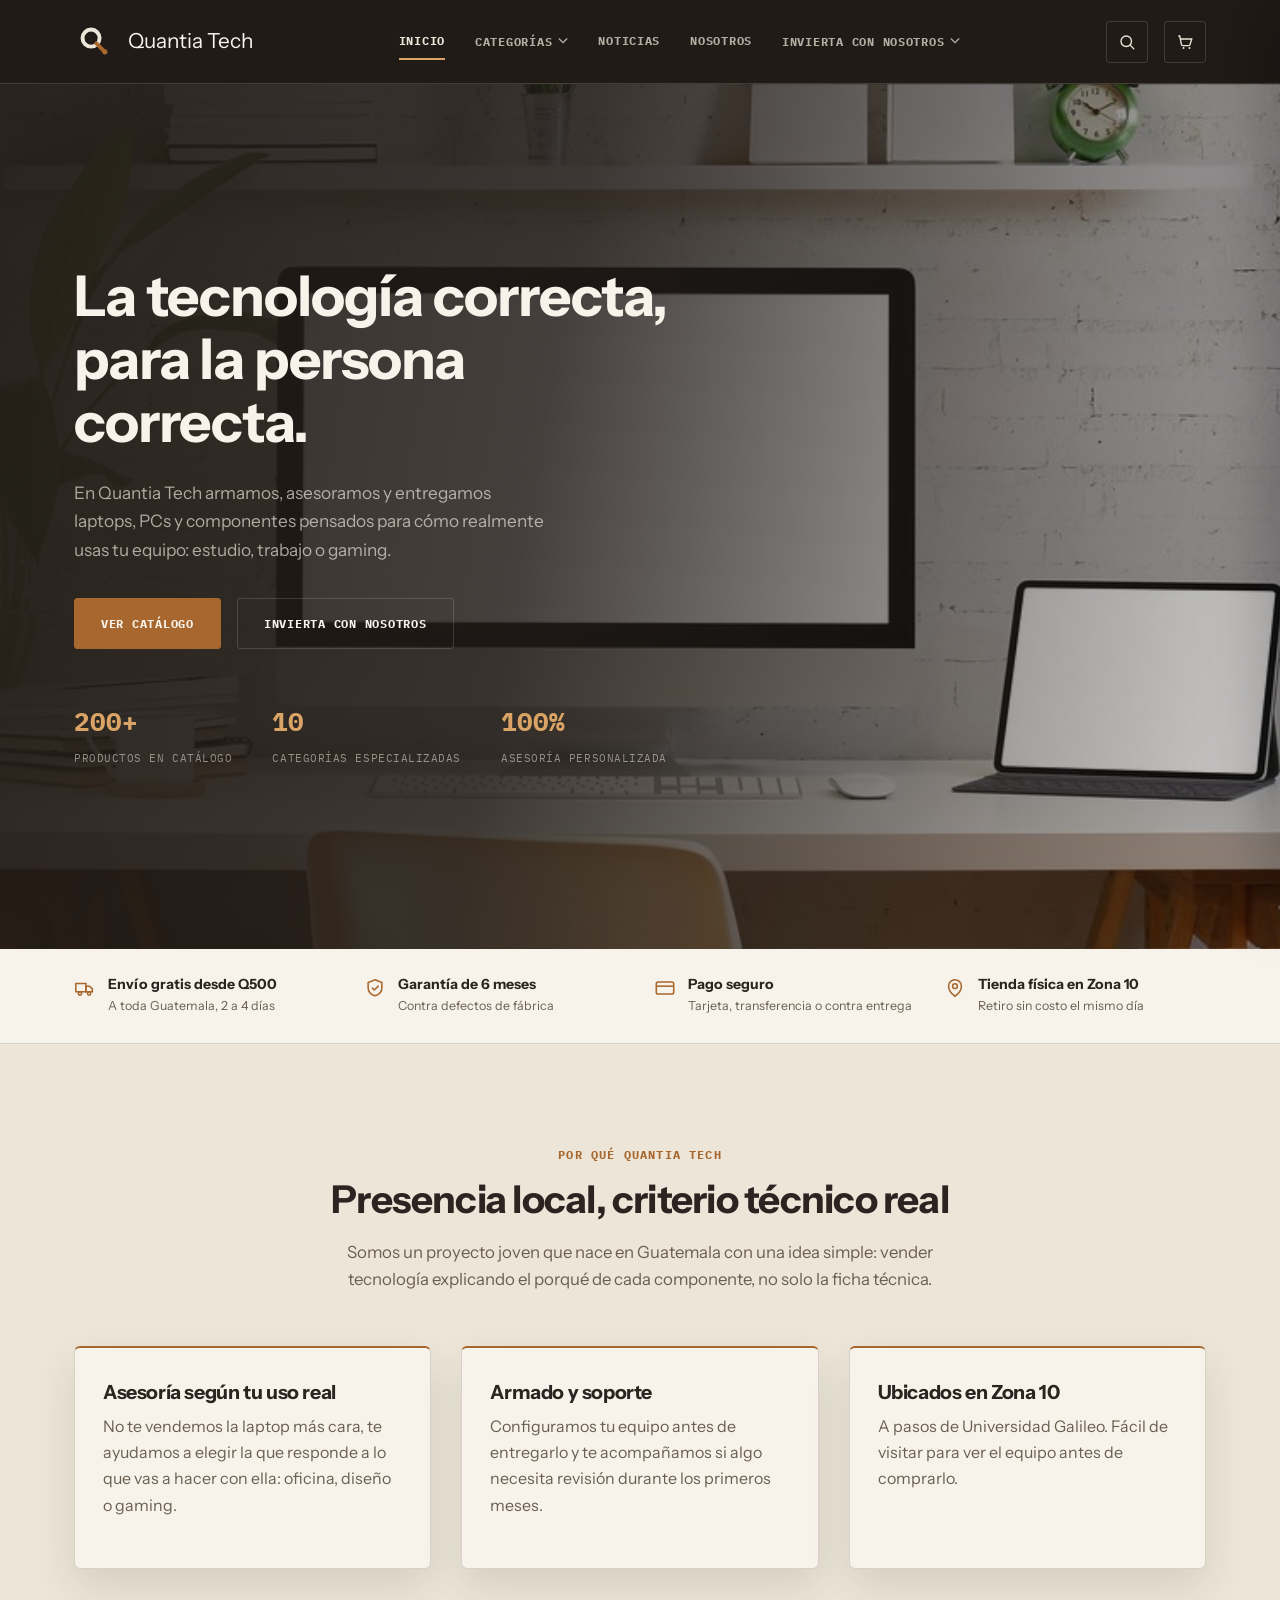
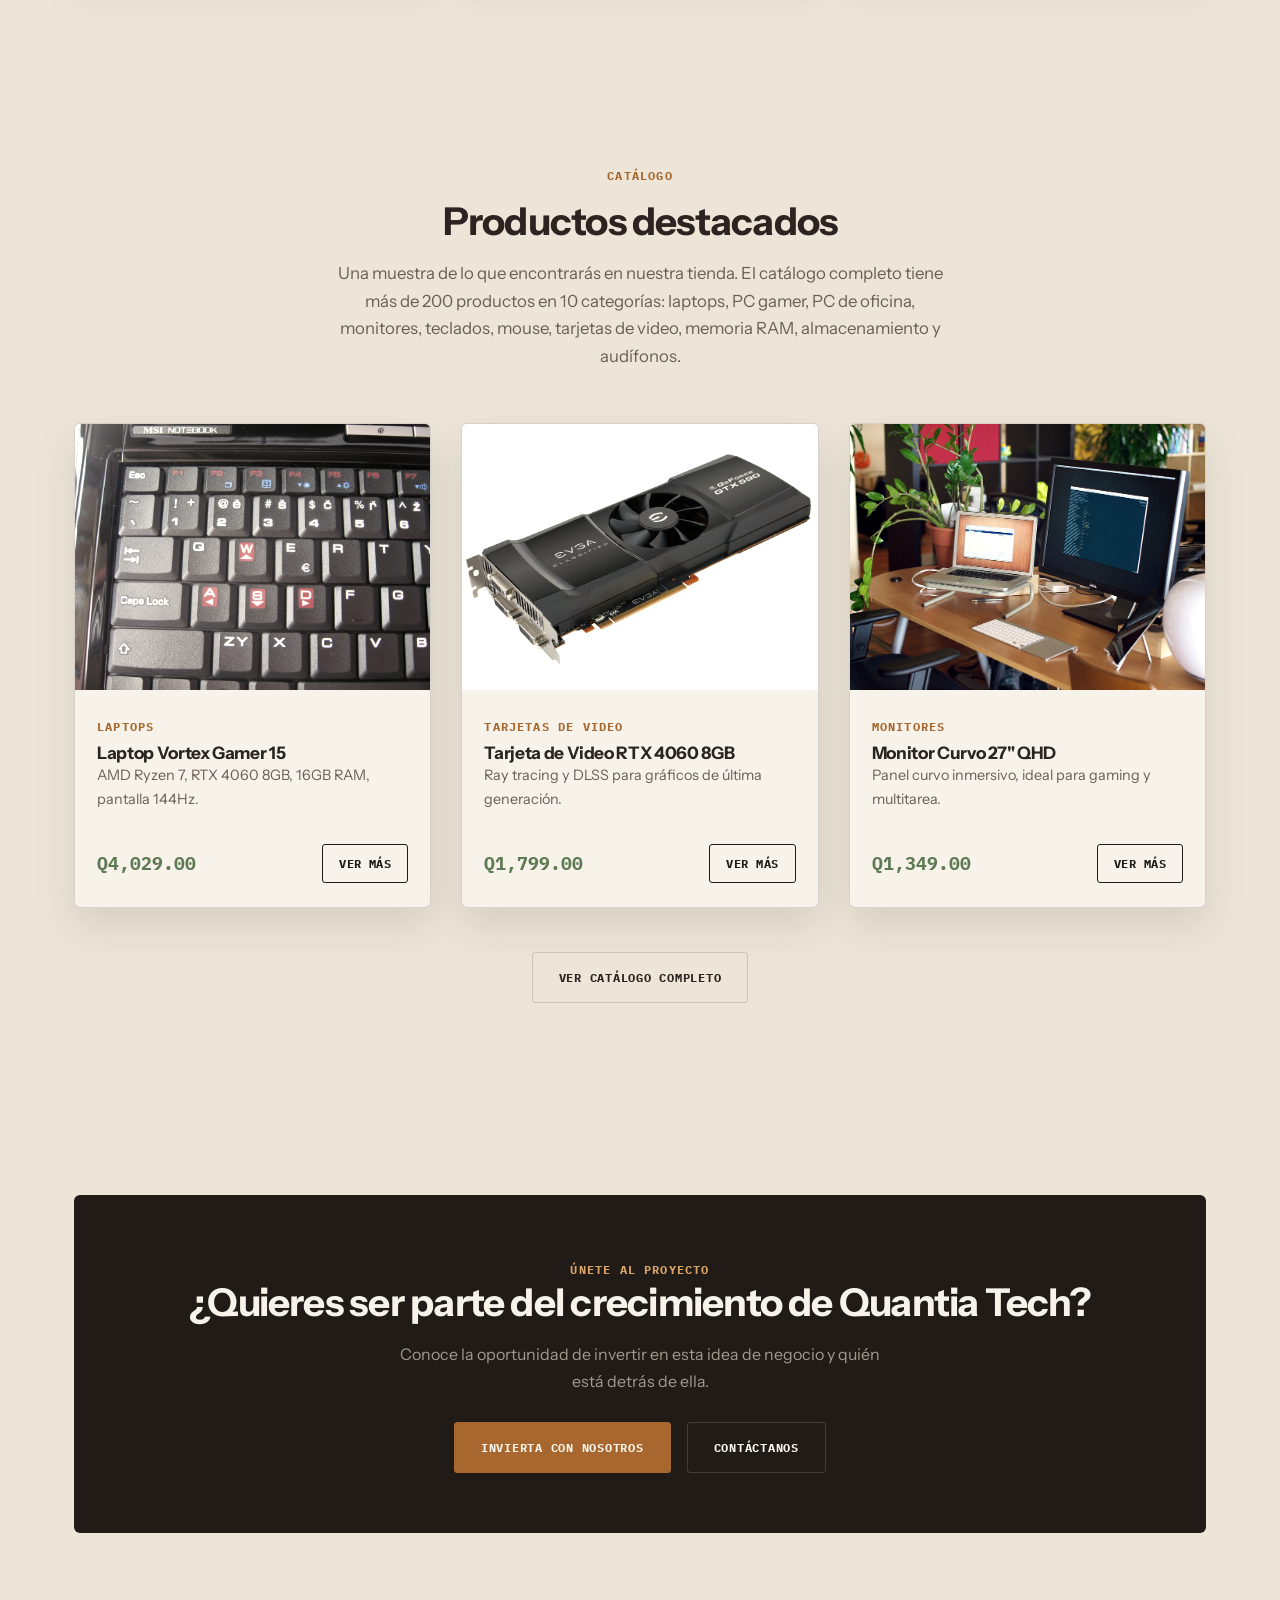
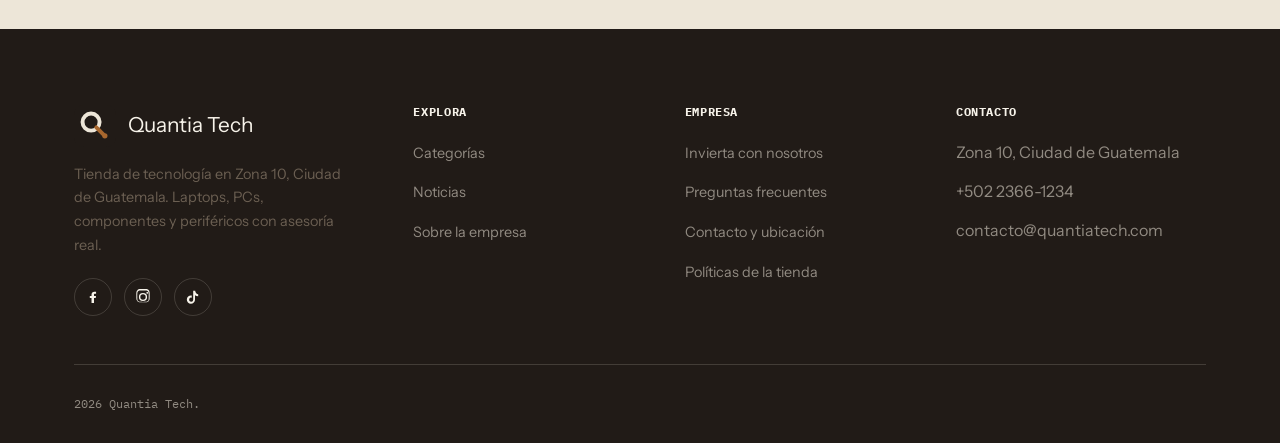
==== commit fa3dea2d: "Formulario con etiquetas flotantes, pagina de politicas y arreglo de cache - Formulario de contacto " ====
--- a/index.html
+++ b/index.html
@@ -23,7 +23,7 @@
 <meta name="twitter:description" content="Quantia Tech: laptops, PCs, componentes, periféricos y monitores en Zona 10, Ciudad de Guatemala.">
 <meta name="twitter:image" content="https://maczethan-lang.github.io/quantia-tech/assets/img/products/hero-banner.jpg">
 <link rel="icon" href="data:image/svg+xml,%3Csvg xmlns='http://www.w3.org/2000/svg' viewBox='0 0 64 64'%3E%3Crect width='64' height='64' rx='14' fill='%23211b17'/%3E%3Ccircle cx='26' cy='26' r='13' fill='none' stroke='%23ede6d8' stroke-width='6'/%3E%3Cline x1='34' y1='34' x2='45' y2='45' stroke='%23a8672e' stroke-width='6' stroke-linecap='round'/%3E%3Ccircle cx='47' cy='47' r='4' fill='%23a8672e'/%3E%3C/svg%3E">
-<link rel="stylesheet" href="assets/css/styles.css?v=20260731b">
+<link rel="stylesheet" href="assets/css/styles.css?v=20260801">
 </head>
 <body>
 
@@ -67,6 +67,7 @@
           <a href="invierte.html">Invierta con Nosotros</a>
           <a href="faq.html">Preguntas Frecuentes</a>
           <a href="contacto.html">Contacto y Ubicación</a>
+          <a href="politicas.html">Políticas de la tienda</a>
         </div>
       </div>
     </nav>
@@ -268,6 +269,7 @@
           <li><a href="invierte.html">Invierta con nosotros</a></li>
           <li><a href="faq.html">Preguntas frecuentes</a></li>
           <li><a href="contacto.html">Contacto y ubicación</a></li>
+          <li><a href="politicas.html">Políticas de la tienda</a></li>
         </ul>
       </div>
       <div class="footer-col">
@@ -313,8 +315,8 @@
   </div>
 </div>
 
-<script defer src="assets/js/main.js?v=20260731b"></script>
-<script defer src="assets/js/products-data.js?v=20260731b"></script>
-<script defer src="assets/js/search.js?v=20260731b"></script>
+<script defer src="assets/js/main.js?v=20260801"></script>
+<script defer src="assets/js/products-data.js?v=20260801"></script>
+<script defer src="assets/js/search.js?v=20260801"></script>
 </body>
 </html>
--- a/assets/css/styles.css
+++ b/assets/css/styles.css
@@ -715,19 +715,18 @@
 /* ---------------------------------- Ficha: cómo comprar ---------------------------------- */
 
 .purchase-info {
-  list-style: none; margin: 26px 0 0; padding: 20px 22px;
+  margin: 26px 0 0; padding: 22px;
   background: var(--paper);
   border: 1px solid var(--border);
   border-radius: var(--radius);
-  display: grid; gap: 12px;
-}
-.purchase-info li { display: flex; gap: 16px; align-items: baseline; justify-content: space-between; }
-.purchase-info li span:first-child {
-  font-family: var(--font-mono); font-size: .68rem; font-weight: 700;
+  display: grid; gap: 16px;
+}
+.purchase-row { display: grid; grid-template-columns: 132px 1fr; gap: 18px; align-items: baseline; }
+.purchase-info dt {
+  font-family: var(--font-mono); font-size: .66rem; font-weight: 700;
   text-transform: uppercase; letter-spacing: .06em; color: var(--ink-soft);
-  flex-shrink: 0;
-}
-.purchase-info li span:last-child { font-size: .86rem; color: var(--ink); text-align: right; }
+}
+.purchase-info dd { margin: 0; font-size: .87rem; color: var(--ink); line-height: 1.5; }
 
 /* ---------------------------------- Formulario de contacto ---------------------------------- */
 
@@ -736,38 +735,84 @@
   background: var(--paper);
   border: 1px solid var(--border);
   border-radius: var(--radius);
-  padding: 30px;
-}
-.contact-form h3 { margin-bottom: 6px; }
-.contact-form-intro { font-size: .9rem; margin-bottom: 24px; }
-
-.form-row { margin-bottom: 18px; display: flex; flex-direction: column; }
-.form-grid { display: grid; grid-template-columns: 1fr 1fr; gap: 16px; }
-.form-row label {
-  font-family: var(--font-mono); font-size: .68rem; font-weight: 700;
-  text-transform: uppercase; letter-spacing: .06em;
-  color: var(--ink); margin-bottom: 7px;
-}
-.form-optional { text-transform: none; letter-spacing: 0; color: var(--ink-soft); font-weight: 400; }
-.form-row input, .form-row select, .form-row textarea {
+  padding: 32px;
+  display: flex; flex-direction: column; gap: 20px;
+}
+.contact-form-head h3 { margin-bottom: 6px; }
+.contact-form-head p { font-size: .9rem; margin: 0; }
+
+/* Campos con etiqueta flotante: el label vive dentro del campo y sube al
+   escribir. El truco es placeholder=" " + :placeholder-shown. */
+.field { position: relative; }
+.field input, .field textarea {
   width: 100%;
-  padding: 11px 13px;
+  background: #fff;
   border: 1px solid var(--border);
   border-radius: var(--radius-sm);
+  padding: 22px 15px 9px;
+  color: var(--ink);
+  font-family: var(--font-body); font-size: .95rem;
+  transition: border-color .25s ease;
+}
+.field textarea { padding-top: 26px; min-height: 110px; resize: vertical; display: block; }
+.field input:focus, .field textarea:focus { outline: none; border-color: var(--copper); }
+.field label {
+  position: absolute;
+  left: 15px; top: 16px;
+  color: var(--ink-soft);
+  font-size: .95rem;
+  pointer-events: none;
+  transition: top .2s ease, font-size .2s ease, color .2s ease;
+}
+.field input:focus + label,
+.field input:not(:placeholder-shown) + label,
+.field textarea:focus + label,
+.field textarea:not(:placeholder-shown) + label {
+  top: 8px;
+  font-size: .68rem;
+  font-family: var(--font-mono);
+  letter-spacing: .05em; text-transform: uppercase;
+  color: var(--copper);
+}
+.field-optional { text-transform: none; letter-spacing: 0; }
+
+.field-select select {
+  width: 100%;
   background: #fff;
-  font-family: var(--font-body); font-size: .9rem; color: var(--ink);
-  transition: border-color .18s ease;
-}
-.form-row textarea { resize: vertical; min-height: 110px; }
-.form-row input:focus, .form-row select:focus, .form-row textarea:focus {
-  outline: none; border-color: var(--copper);
-}
-.form-row input.is-invalid, .form-row select.is-invalid, .form-row textarea.is-invalid {
-  border-color: #b4402f; background: rgba(180,64,47,.04);
-}
-.form-error { font-size: .76rem; color: #b4402f; margin-top: 6px; min-height: 1em; }
-.form-error:empty { min-height: 0; margin-top: 0; }
-.form-note { font-size: .74rem; color: var(--ink-soft); text-align: center; margin: 14px 0 0; }
+  border: 1px solid var(--border);
+  border-radius: var(--radius-sm);
+  padding: 26px 42px 9px 15px;
+  color: var(--ink);
+  font-family: var(--font-body); font-size: .95rem;
+  appearance: none; -webkit-appearance: none;
+  cursor: pointer;
+  transition: border-color .25s ease;
+}
+.field-select select:focus { outline: none; border-color: var(--copper); }
+.field-select label {
+  top: 8px;
+  font-size: .68rem;
+  font-family: var(--font-mono);
+  letter-spacing: .05em; text-transform: uppercase;
+  color: var(--copper);
+}
+/* Flecha del desplegable */
+.field-select::after {
+  content: "";
+  position: absolute; right: 17px; top: 26px;
+  width: 8px; height: 8px;
+  border-right: 1.6px solid var(--ink-soft);
+  border-bottom: 1.6px solid var(--ink-soft);
+  transform: rotate(45deg);
+  pointer-events: none;
+}
+
+.field input.is-invalid, .field select.is-invalid, .field textarea.is-invalid {
+  border-color: #b4402f; background: rgba(180,64,47,.035);
+}
+.form-error { display: block; font-size: .76rem; color: #b4402f; margin-top: 6px; }
+.form-error:empty { display: none; }
+.form-note { font-size: .74rem; color: var(--ink-soft); text-align: center; margin: 0; }
 
 .contact-form.is-sent > *:not([data-form-success]) { opacity: .25; pointer-events: none; }
 .form-success {
@@ -777,6 +822,9 @@
   background: var(--paper);
   border-radius: var(--radius);
 }
+/* Sin esto, el display:flex de arriba le gana al atributo hidden y el mensaje
+   de éxito taparía el formulario desde el inicio. */
+.form-success[hidden] { display: none; }
 .form-success-icon {
   width: 52px; height: 52px; border-radius: 50%;
   background: var(--sage); color: #fff;
@@ -785,6 +833,50 @@
 }
 .form-success h4 { margin: 0; font-size: 1.15rem; }
 .form-success p { margin: 0 0 8px; font-size: .9rem; max-width: 340px; }
+
+/* ---------------------------------- Políticas ---------------------------------- */
+
+.container-narrow { max-width: 820px; }
+
+.policy-index {
+  padding: 22px 24px; margin-bottom: 46px;
+  background: var(--paper);
+  border: 1px solid var(--border);
+  border-radius: var(--radius);
+}
+.policy-index-title {
+  font-family: var(--font-mono); font-size: .66rem; font-weight: 700;
+  text-transform: uppercase; letter-spacing: .07em; color: var(--ink-soft);
+  margin: 0 0 12px;
+}
+.policy-index .chip::after { display: none; }
+
+.policy-block { margin-bottom: 52px; scroll-margin-top: calc(var(--header-h) + 24px); }
+.policy-block h2 { font-size: 1.5rem; margin-bottom: 8px; }
+.policy-intro { color: var(--ink-soft); margin-bottom: 22px; }
+
+.policy-list { margin: 0; display: grid; gap: 0; }
+.policy-row {
+  display: grid; grid-template-columns: 190px 1fr; gap: 22px;
+  padding: 16px 0;
+  border-top: 1px solid var(--border);
+  align-items: baseline;
+}
+.policy-row:last-child { border-bottom: 1px solid var(--border); }
+.policy-list dt {
+  font-family: var(--font-mono); font-size: .68rem; font-weight: 700;
+  text-transform: uppercase; letter-spacing: .06em; color: var(--copper);
+}
+.policy-list dd { margin: 0; font-size: .92rem; color: var(--ink); line-height: 1.6; }
+
+.policy-note {
+  padding: 24px 26px;
+  background: rgba(168,103,46,.07);
+  border: 1px dashed var(--copper);
+  border-radius: var(--radius);
+}
+.policy-note p { margin: 0; font-size: .88rem; }
+.policy-note p + p { margin-top: 10px; }
 
 /* ---------------------------------- Página 404 ---------------------------------- */
 
@@ -1139,10 +1231,9 @@
 
 @media (max-width: 720px) {
   .trust-bar ul { grid-template-columns: 1fr; gap: 16px; padding: 22px 0; }
-  .form-grid { grid-template-columns: 1fr; gap: 0; }
   .contact-form { padding: 24px 20px; }
-  .purchase-info li { flex-direction: column; gap: 3px; }
-  .purchase-info li span:last-child { text-align: left; }
+  .purchase-row { grid-template-columns: 1fr; gap: 3px; }
+  .policy-row { grid-template-columns: 1fr; gap: 5px; }
   .error-code { font-size: 3.4rem; }
   .nav-links { display: none; }
   .nav-toggle { display: flex; align-items: center; justify-content: center; }
